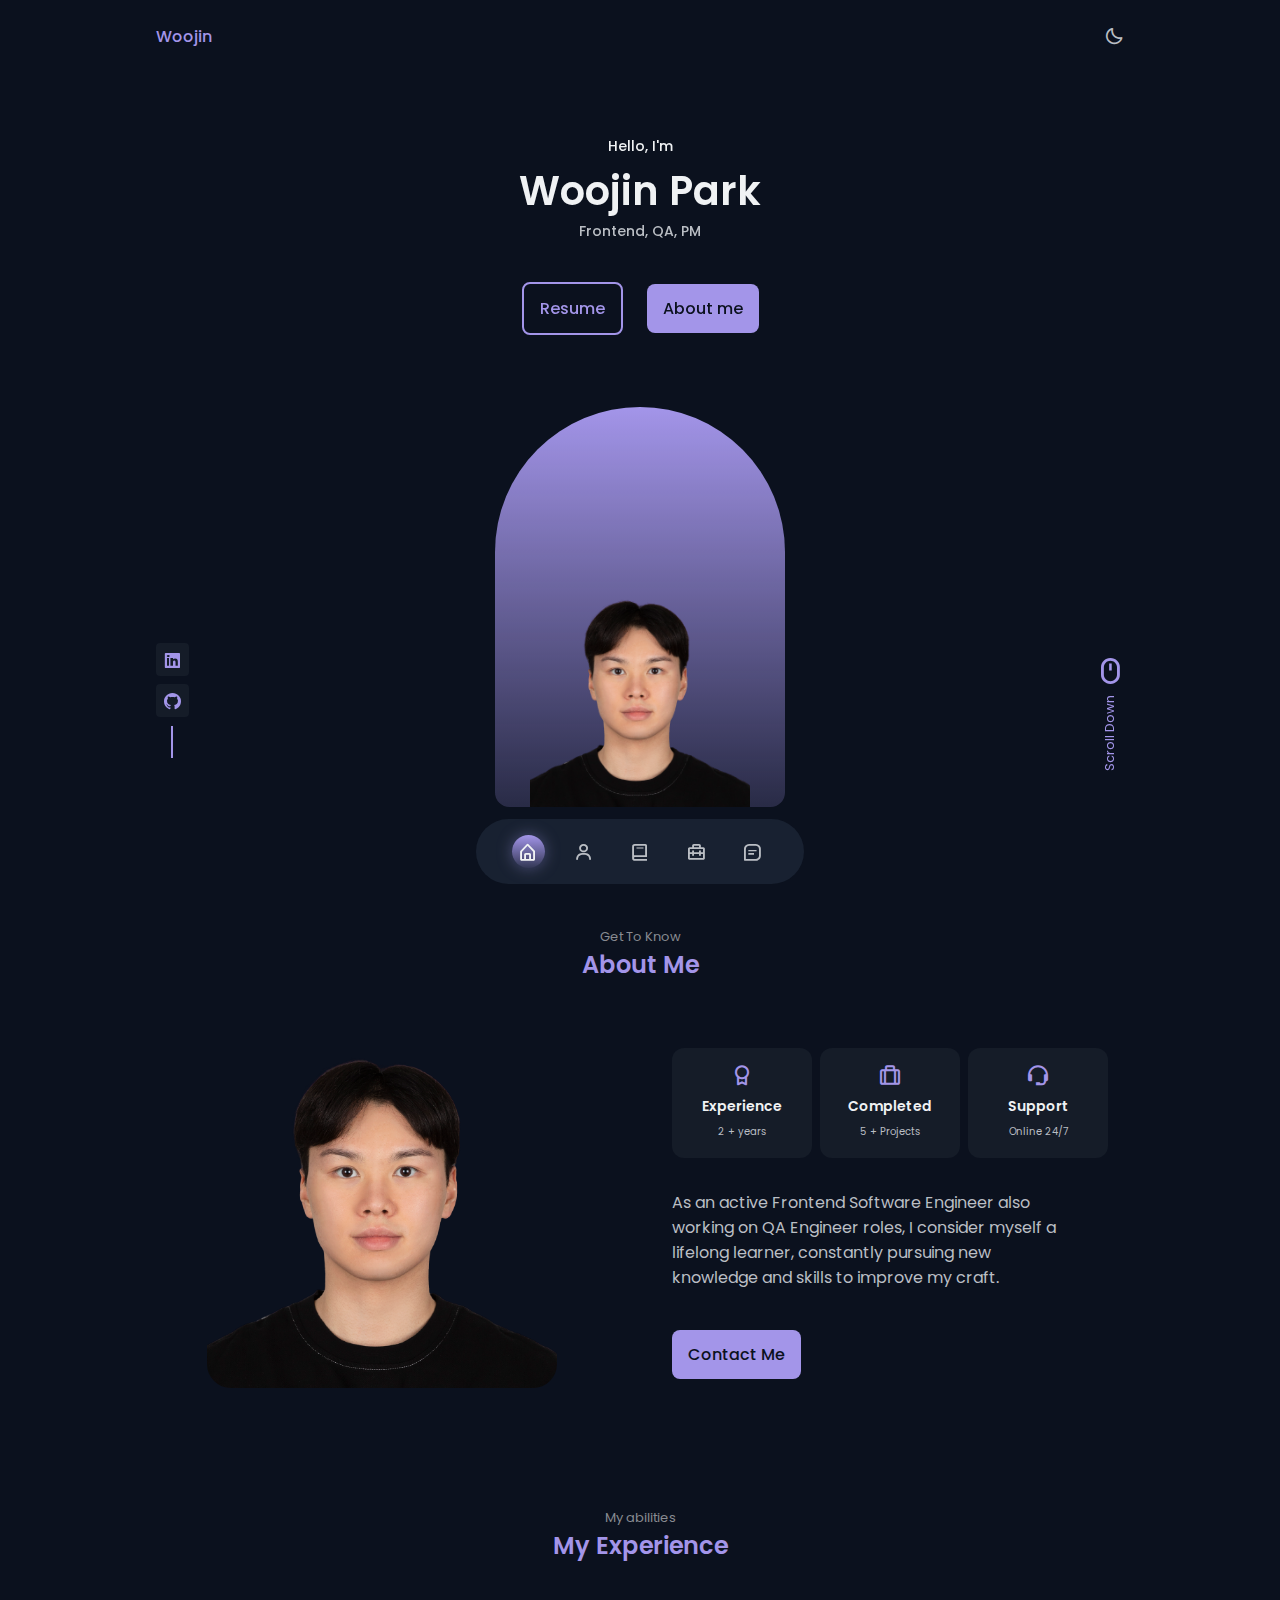
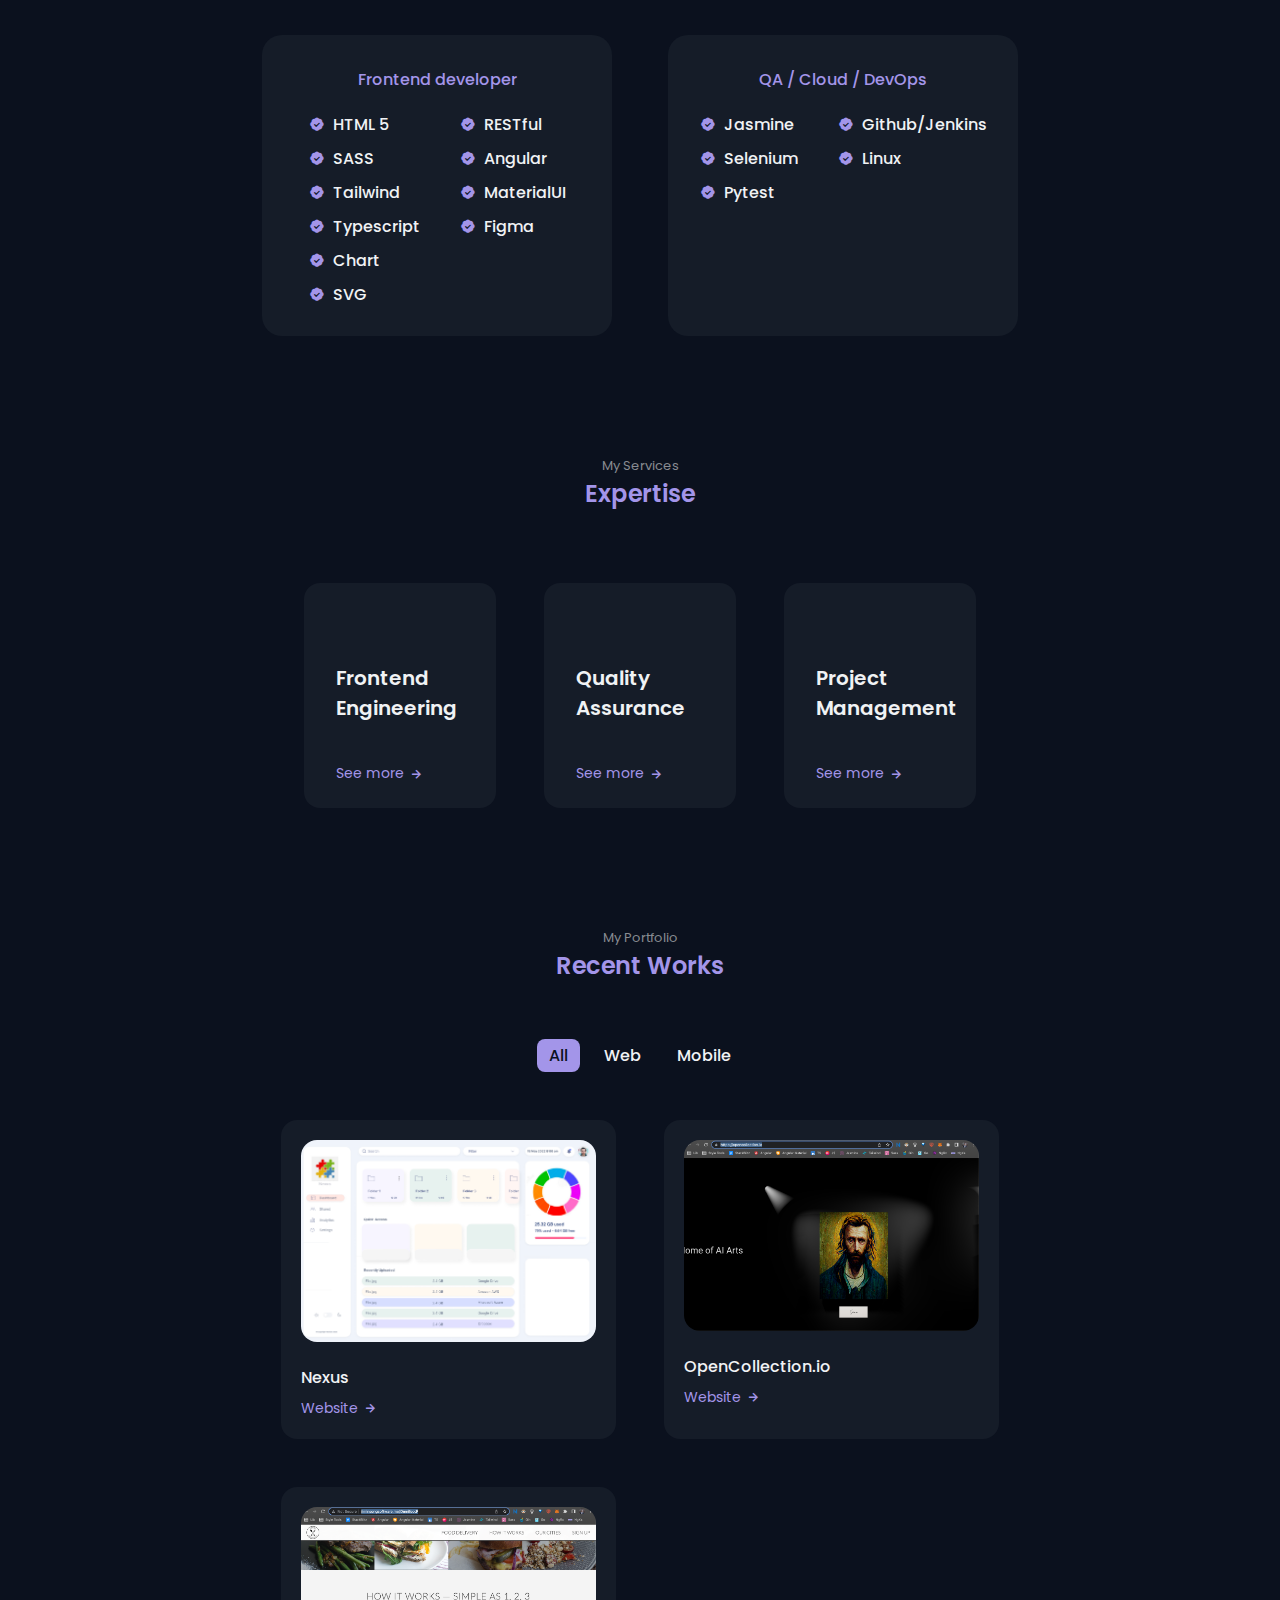
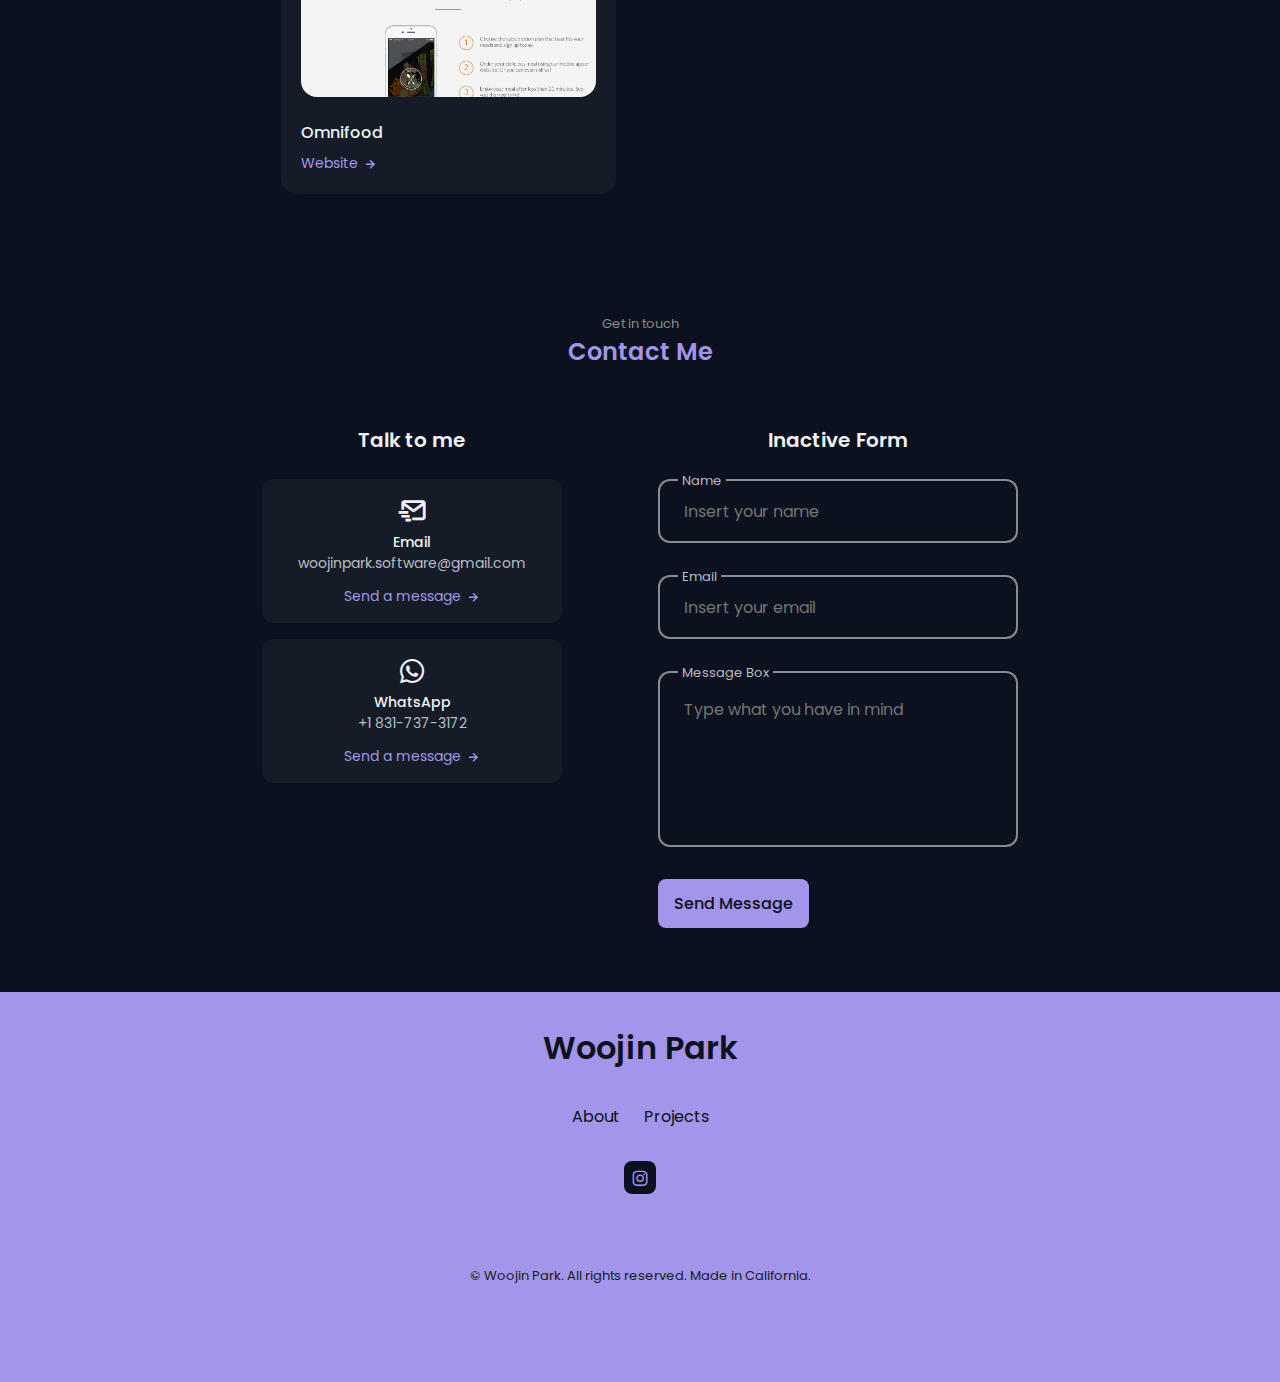
==== index.html @ bf9dd9c0 "first commit" ====
<!DOCTYPE html>
<html lang="en">
<head>
    <meta charset="UTF-8">
    <meta name="viewport" content="width=device-width, initial-scale=1.0">

    <!--=============== FAVICON ===============-->
    <link rel="shortcut icon" href="assets/img/favicon.png" type="image/x-icon">

    <!--=============== BOXICONS ===============-->
    <link href='https://unpkg.com/boxicons@2.1.1/css/boxicons.min.css' rel='stylesheet'>

    <!--=============== SWIPER CSS ===============-->
    <link rel="stylesheet" href="assets/css/swiper-bundle.min.css">

    <!--=============== CSS ===============-->
    <link rel="stylesheet" href="assets/css/styles.css">

    <title> Woojin's Portfolio Website </title>
</head>
<body>
<!--=============== HEADER ===============-->
<header class="header" id="header">
    <nav class="nav container">
        <a href="#" class="nav__logo">Woojin</a>

        <div class="nav__menu">
            <ul class="nav__list">
                <li class="nav__item">
                    <a href="#home" class="nav__link active-link">
                        <i class='bx bx-home-alt nav__icon'></i>
                    </a>
                </li>

                <li class="nav__item">
                    <a href="#about" class="nav__link">
                        <i class='bx bx-user nav__icon'></i>
                    </a>
                </li>

                <li class="nav__item">
                    <a href="#skills" class="nav__link">
                        <i class='bx bx-book nav__icon'></i>
                    </a>
                </li>

                <li class="nav__item">
                    <a href="#work" class="nav__link">
                        <i class='bx bx-briefcase-alt-2 nav__icon'></i>
                    </a>
                </li>

                <li class="nav__item">
                    <a href="#contact" class="nav__link">
                        <i class='bx bx-message-square-detail nav__icon'></i>
                    </a>
                </li>
            </ul>
        </div>

        <!-- Theme change button -->
        <i class='bx bx-moon change-theme' id="theme-button"></i>
    </nav>
</header>

<!--=============== MAIN ===============-->
<main class="main">
    <!--=============== HOME ===============-->
    <section class="home section" id="home">
        <div class="home__container container grid">
            <div class="home__data">
                <span class="home__greeting">Hello, I'm</span>
                <h1 class="home__name">Woojin Park</h1>
                <h3 class="home__education">Frontend, QA, PM</h3>

                <div class="home__buttons">
                    <!-- Insert your CV -->
                    <a href="assets/pdf/WoojinResume.pdf" target="_blank" rel="noopener noreferrer" class="button button--ghost">
                        Resume
                      </a>
                    <a href="#about" class="button">About me</a>
                </div>
            </div>

            <div class="home__handle">
                <img src="assets/img/me.png" alt="" class="home__img">
            </div>

            <div class="home__social">

                <a href="https://www.linkedin.com/in/woojinparksoftware/" class="home__social-link" target="_blank">
                    <i class='bx bxl-linkedin-square'></i>
                </a>

                <a href="https://github.com/WoojinParkSoftware" class="home__social-link" target="_blank">
                    <i class='bx bxl-github'></i>
                </a>

            </div>

            <a href="#about" class="home__scroll">
                <i class='bx bx-mouse home__scroll-icon'></i>
                <span class="home__scroll-name">Scroll Down</span>
            </a>
        </div>
    </section>

    <!--=============== ABOUT ===============-->
    <section class="about section" id="about">
        <span class="section__subtitle">Get To Know</span>
        <h2 class="section__title">About Me</h2>

        <div class="about__container container grid">
            <img src="assets/img/about.jpg" alt="" class="about__img">

            <div class="about__data">
                <div class="about__info">
                    <div class="about__box">
                        <i class='bx bx-award about__icon'></i>
                        <h3 class="about__title">Experience</h3>
                        <span class="about__subtitle">2 + years</span>
                    </div>

                    <div class="about__box">
                        <i class='bx bx-briefcase-alt about__icon'></i>
                        <h3 class="about__title">Completed</h3>
                        <span class="about__subtitle">5 + Projects</span>
                    </div>

                    <div class="about__box">
                        <i class='bx bx-support about__icon'></i>
                        <h3 class="about__title">Support</h3>
                        <span class="about__subtitle">Online 24/7</span>
                    </div>

                </div>

                <p class="about__description">
                    As an active Frontend Software Engineer also working on QA Engineer roles, I consider myself a lifelong learner, constantly pursuing new knowledge and skills to improve my craft.
                </p>

                <a href="#contact" class="button">Contact Me</a>
            </div>
        </div>
    </section>

    <!--=============== SKILLS ===============-->
    <section class="skills section" id="skills">
        <span class="section__subtitle">My abilities</span>
        <h2 class="section__title">My Experience</h2>

        <div class="skills__container container grid">
            <div class="skills__content">
                <h3 class="skills__title">Frontend developer</h3>

                <div class="skills__box">
                    <div class="skills__group">
                        <div class="skills__data">
                            <i class='bx bxs-badge-check'></i>

                            <div>
                                <h3 class="skills__name">HTML 5</h3>
                                
                            </div>
                        </div>

                        <div class="skills__data">
                            <i class='bx bxs-badge-check'></i>

                            <div>
                                <h3 class="skills__name">SASS</h3>
                                
                            </div>
                        </div>
                        <div class="skills__data">
                            <i class='bx bxs-badge-check'></i>

                            <div>
                                <h3 class="skills__name">Tailwind</h3>
                                
                            </div>
                        </div>

                        <div class="skills__data">
                            <i class='bx bxs-badge-check'></i>

                            <div>
                                <h3 class="skills__name">Typescript</h3>
                                
                            </div>
                            
                        </div>
                        <div class="skills__data">
                            <i class='bx bxs-badge-check'></i>

                            <div>
                                <h3 class="skills__name">Chart</h3>
                                
                            </div>
                            
                        </div>
                        <div class="skills__data">
                            <i class='bx bxs-badge-check'></i>

                            <div>
                                <h3 class="skills__name">SVG</h3>
                                
                            </div>
                            
                        </div>
                    </div>

                    <div class="skills__group">
                        <div class="skills__data">
                            <i class='bx bxs-badge-check'></i>

                            <div>
                                <h3 class="skills__name">RESTful</h3>
                                
                            </div>
                        </div>
                                <div class="skills__data">
                            <i class='bx bxs-badge-check'></i>

                            <div>
                                <h3 class="skills__name">Angular</h3>
                                
                            </div>
                        </div>
                        
                        <div class="skills__data">
                            <i class='bx bxs-badge-check'></i>

                            <div>
                                <h3 class="skills__name">MaterialUI</h3>
                                
                            </div>
                        </div>
                        <div class="skills__data">
                            <i class='bx bxs-badge-check'></i>

                            <div>
                                <h3 class="skills__name">Figma</h3>
                                
                            </div>
                        </div>
                    </div>
                </div>
            </div>

            <div class="skills__content">
                <h3 class="skills__title"> QA / Cloud / DevOps</h3>

                <div class="skills__box">
                    <div class="skills__group">
                        <div class="skills__data">
                            <i class='bx bxs-badge-check'></i>

                            <div>
                                <h3 class="skills__name">Jasmine</h3>
                                
                            </div>
                        </div>
                        <div class="skills__data">
                            <i class='bx bxs-badge-check'></i>

                            <div>
                                <h3 class="skills__name">Selenium</h3>
                            </div>
                        </div>
                        <div class="skills__data">
                            <i class='bx bxs-badge-check'></i>

                            <div>
                                <h3 class="skills__name">Pytest</h3>
                            </div>
                        </div>
                    </div>

                    <div class="skills__group">
                        <div class="skills__data">
                            <i class='bx bxs-badge-check'></i>

                            <div>
                                <h3 class="skills__name">Github/Jenkins</h3>
                                
                            </div>
                        </div>

                        
                        <div class="skills__data">
                            <i class='bx bxs-badge-check'></i>

                            <div>
                                <h3 class="skills__name">Linux</h3>
                                
                            </div>
                        </div>
                        
                        
                </div>
            </div>
        </div>
    </section>

    <!--=============== SERVICES ===============-->
    <section class="services section">
        <span class="section__subtitle">My Services</span>
        <h2 class="section__title">Expertise</h2>

        <div class="services__container container grid">
            <div class="services__card">
                <h3 class="services__title">Frontend <br> Engineering</h3>

                <span class="services__button">
                            See more <i class='bx bx-right-arrow-alt services__icon'></i>
                        </span>

                <div class="services__modal">
                    <div class="services__modal-content">
                        <i class='bx bx-x services__modal-close'></i>

                        <h3 class="services__modal-title">Frontend Engineering</h3>
                        <p class="services__modal-description">
                            Specialized in creating engaging and visually appealing websites with expertise in front-end technologies and UI/UX design.
                        </p>

                        <ul class="services__modal-list">
                            <li class="services__modal-item">
                                <i class='bx bx-check services__modal-icon'></i>
                                <p class="services__modal-info">
                                    Proficiency in HTML5, SASS, and Tailwind for creating responsive and modern designs                                </p>
                            </li>

                            <li class="services__modal-item">
                                <i class='bx bx-check services__modal-icon'></i>
                                <p class="services__modal-info">
                                    Experience with TypeScript for writing type-safe and maintainable code
                             </p>
                            </li>

                            <li class="services__modal-item">
                                <i class='bx bx-check services__modal-icon'></i>
                                <p class="services__modal-info">
                                    Knowledge of popular front-end frameworks such as Angular, NgRx, and RxJs for building scalable and efficient applications
                                </p>
                            </li>

                            <li class="services__modal-item">
                                <i class='bx bx-check services__modal-icon'></i>
                                <p class="services__modal-info">
                                    Familiarity with design tools such as Figma for creating mockups, wireframes, and prototypes                                </p>
                            </li>

                        </ul>
                    </div>
                </div>
            </div>

            <div class="services__card">
                <h3 class="services__title">Quality <br> Assurance</h3>

                <span class="services__button">
                            See more <i class='bx bx-right-arrow-alt services__icon'></i>
                        </span>

                <div class="services__modal">
                    <div class="services__modal-content">
                        <i class='bx bx-x services__modal-close'></i>

                        <h3 class="services__modal-title">Quality Assurance</h3>
                        <p class="services__modal-description">
                            Ensuring top-quality work is my priority, and I use a range of testing techniques to identify and resolve issues before they become problems for users.
                        </p>

                        <ul class="services__modal-list">
                            <li class="services__modal-item">
                                <i class='bx bx-check services__modal-icon'></i>
                                <p class="services__modal-info">
                                    Expertise in manual and automated testing methods, including Jest, Jasmine, Pytest, and Testify
                                </p>
                            </li>

                            <li class="services__modal-item">
                                <i class='bx bx-check services__modal-icon'></i>
                                <p class="services__modal-info">
                                    Ability to write test cases and scripts to cover all possible scenarios
                                </p>
                            </li>

                            <li class="services__modal-item">
                                <i class='bx bx-check services__modal-icon'></i>
                                <p class="services__modal-info">
                                    Familiarity with end to end testing tool such as Selenium
                                </p>
                            </li>

                            <li class="services__modal-item">
                                <i class='bx bx-check services__modal-icon'></i>
                                <p class="services__modal-info">
                                    Experience in identifying and resolving issues before they become problems for users
                                </p>
                            </li>

                        </ul>
                    </div>
                </div>
            </div>

            <div class="services__card">
                <h3 class="services__title">Project <br> Management</h3>

                <span class="services__button">
                            See more <i class='bx bx-right-arrow-alt services__icon'></i>
                        </span>

                <div class="services__modal">
                    <div class="services__modal-content">
                        <i class='bx bx-x services__modal-close'></i>

                        <h3 class="services__modal-title">Project Management</h3>
                        <p class="services__modal-description">
                            As an aspiring Project Manager, I am passionate about team collaboration, effective communication, and delivering high-quality projects.
                        </p>

                        <ul class="services__modal-list">
                            <li class="services__modal-item">
                                <i class='bx bx-check services__modal-icon'></i>
                                <p class="services__modal-info">
                                    Project Planning: Experience in creating project plans, setting deadlines, and defining deliverables through academic projects and part-time roles.
                                </p>
                            </li>

                            <li class="services__modal-item">
                                <i class='bx bx-check services__modal-icon'></i>
                                <p class="services__modal-info">
                                    Agile Fundamentals: Familiar with the basics of Agile and Scrum methodologies through coursework and hands-on group projects.
                                </p>
                            </li>

                            <li class="services__modal-item">
                                <i class='bx bx-check services__modal-icon'></i>
                                <p class="services__modal-info">
                                    Communication Skills: Strong written and verbal communication skills, honed through presentations, academic papers, and team discussions.
                                </p>
                            </li>

                            <li class="services__modal-item">
                                <i class='bx bx-check services__modal-icon'></i>
                                <p class="services__modal-info">
                                    Team Collaboration: Proven ability to work well in teams, including experience in leading small groups for academic projects.
                                </p>

                            </li>
                            <li class="services__modal-item">
                                <i class='bx bx-check services__modal-icon'></i>
                                <p class="services__modal-info">
                                    Technical Tools: Experience with project management and collaboration tools such as Jira, Asana, or similar platforms, as well as Microsoft Office Suite.
                                </p>
                            </li>

                        </ul>

                    </div>
                </div>
            </div>
            </div>
        </div>
    </section>

    <!--=============== WORK ===============-->
    <section class="work section" id="work">
        <span class="section__subtitle">My Portfolio</span>
        <h2 class="section__title">Recent Works</h2>

        <div class="work__filters">
            <span class="work__item active-work" data-filter='all'>All</span>
            <span class="work__item" data-filter='.web'>Web</span>
            <span class="work__item" data-filter='.mobile'>Mobile</span>
        </div>
        <!-- Web -->
        <div class="work__container container grid">
            <div class="work__card mix web">
                <img src="assets/img/work1.jpg" alt="" class="work__img">

                <h3 class="work__title">Nexus</h3>

                <a href="https://nexus-dashboard.software/" class="work__button" target="_blank">
                    Website <i class='bx bx-right-arrow-alt work__icon'></i>
                </a>
            </div>

            <div class="work__card mix web">
                <img src="assets/img/opencollection.png" alt="" class="work__img">

                <h3 class="work__title">OpenCollection.io</h3>

                <a href="https://opencollection.io/" class="work__button" target="_blank">
                    Website <i class='bx bx-right-arrow-alt work__icon'></i>
                </a>
            </div>

            <div class="work__card mix web">
                <img src="assets/img/omnifood.png" alt="" class="work__img">

                <h3 class="work__title">Omnifood</h3>

                <a href="http://jiminsongsoftware.me/Omnifood/" class="work__button" target="_blank">
                    Website <i class='bx bx-right-arrow-alt work__icon'></i>
                </a>
            </div>
    </section>

    <!--=============== CONTACT ===============-->
    <section class="contact section" id="contact">
        <span class="section__subtitle">Get in touch</span>
        <h2 class="section__title">Contact Me</h2>

        <div class="contact__container container grid">
            <div class="contact__content">
                <h3 class="contact__title">Talk to me</h3>
                <div class="contact__info">

                    <div class="contact__card">
                        <i class='bx bx-mail-send contact__card-icon'></i>
                        <h3 class="contact__card-title">Email</h3>
                        <span class="contact__card-data">woojinpark.software@gmail.com</span>

                        <!-- Insert your original email -->
                        <a href="mailto:woojinpark.software@gmail.com" class="contact__button">
                            Send a message <i class='bx bx-right-arrow-alt contact__button-icon'></i>
                        </a>
                    </div>

                    <div class="contact__card">
                        <i class='bx bxl-whatsapp contact__card-icon'></i>
                        <h3 class="contact__card-title">WhatsApp</h3>
                        <span class="contact__card-data">+1 831-737-3172</span>

                        <a href="https://api.whatsapp.com/send?phone=+18317373172"
                           class="contact__button" target="_blank">
                            Send a message <i class='bx bx-right-arrow-alt contact__button-icon'></i>
                        </a>
                    </div>

                </div>
            </div>

            <div class="contact__content">
                <h3 class="contact__title">Inactive Form</h3>

                <form action="" class="contact__form">
                    <div class="contact__form-div">
                        <label class="contact__form-tag">Name</label>
                        <input type="text" placeholder="Insert your name" class="contact__form-input">
                    </div>

                    <div class="contact__form-div">
                        <label class="contact__form-tag">Email</label>
                        <input type="email" placeholder="Insert your email" class="contact__form-input">
                    </div>

                    <div class="contact__form-div contact__form-area">
                        <label class="contact__form-tag">Message Box</label>
                        <textarea name="" id="" cols="30" rows="10" placeholder="Type what you have in mind"
                                  class="contact__form-input"></textarea>
                    </div>

                    <button class="button">Send Message</button>
                </form>
            </div>


        </div>
    </section>
</main>

<!--=============== FOOTER ===============-->
<footer class="footer">
    <div class="footer__container container">
        <h1 class="footer__title">Woojin Park</h1>

        <ul class="footer__list">
            <li>
                <a href="#about" class="footer__link">About</a>
            </li>
            <li>
                <a href="#work" class="footer__link">Projects</a>
            </li>
        </ul>

        <ul class="footer__social">

            <a href="https://www.instagram.com/woojeanss/" class="footer__social-link" target="_blank">
                <i class='bx bxl-instagram'></i>
            </a>

        </ul>

        <span class="footer__copy">
            &#169; Woojin Park. All rights reserved. Made in California.
        </span>
    </div>
</footer>

<script src="assets/js/scrollreveal.min.js"></script>
<script src="assets/js/swiper-bundle.min.js"></script>
<script src="assets/js/mixitup.min.js"></script>
<script src="assets/js/main.js"></script>

</body>
</html>
---- assets/css/styles.css ----
/*=============== GOOGLE FONTS ===============*/
@import url("https://fonts.googleapis.com/css2?family=Poppins:wght@400;500;600&display=swap");

/*=============== VARIABLES CSS ===============*/
:root {
  --header-height: 3.5rem;

  /*========== Colors ==========*/
  /*Color mode HSL(hue, saturation, lightness)*/
  /*
        Purple: hsl(250, 66%, 75%)
        Blue: hsl(207, 90%, 72%)
        Pink: hsl(356, 66%, 75%)
        Teal: hsl(174, 63%, 62%)
  */
  --first-hue: 250;
  --sat: 66%;
  --lig: 75%;
  --second-hue: 219;

  --first-color: hsl(var(--first-hue), var(--sat), var(--lig));
  --first-color-alt: hsl(var(--first-hue), var(--sat), 71%); /* -4% */
  --title-color: hsl(var(--second-hue), 15%, 95%);
  --text-color: hsl(var(--second-hue), 8%, 75%);
  --text-color-light: hsl(var(--second-hue), 4%, 55%);
  --body-color: hsl(var(--second-hue), 48%, 8%);
  --container-color: hsl(var(--second-hue), 32%, 12%);

  /*========== Font and typography ==========*/
  /*.5rem = 8px | 1rem = 16px ...*/
  --body-font: 'Poppins', sans-serif;
  --biggest-font-size: 1.75rem;
  --h1-font-size: 1.5rem;
  --h2-font-size: 1.25rem;
  --h3-font-size: 1rem;
  --normal-font-size: .938rem;
  --small-font-size: .813rem;
  --smaller-font-size: .75rem;
  --tiny-font-size: .625rem;

  /*========== Font weight ==========*/
  --font-medium: 500;
  --font-semibold: 600;

  /*========== z index ==========*/
  --z-tooltip: 10;
  --z-fixed: 100;
  --z-modal: 1000;
}

/* Responsive typography */
@media screen and (min-width: 968px) {
  :root {
    --biggest-font-size: 2.5rem;
    --h1-font-size: 2.25rem;
    --h2-font-size: 1.5rem;
    --h3-font-size: 1.25rem;
    --normal-font-size: 1rem;
    --small-font-size: .875rem;
    --smaller-font-size: .813rem;
  }
}

/*=============== BASE ===============*/
* {
  box-sizing: border-box;
  padding: 0;
  margin: 0;
}

html {
  scroll-behavior: smooth;
}

body,
button,
input,
textarea {
  font-family: var(--body-font);
  font-size: var(--normal-font-size);
}

body {
  background-color: var(--body-color);
  color: var(--text-color);
  transition: .4s; /* for light mode animation */
}

h1, h2, h3 {
  color: var(--title-color);
  font-weight: var(--font-semibold);
}

ul {
  list-style: none;
}

a {
  text-decoration: none;
}

button {
  cursor: pointer;
  border: none;
  outline: none;
}

img {
  max-width: 100%;
  height: auto;
}

/*=============== THEME ===============*/
.change-theme {
  font-size: 1.25rem;
  cursor: pointer;
  transition: .3s;
}

.change-theme:hover {
  color: var(--first-color);
}

/*========== Variables Light theme ==========*/
body.light-theme {
  --title-color: hsl(var(--second-hue), 15%, 15%);
  --text-color: hsl(var(--second-hue), 8%, 35%);
  --body-color: hsl(var(--second-hue), 100%, 99%);
  --container-color: #fff;
}

/*========== 
    Color changes in some parts of 
    the website, in light theme
==========*/
.light-theme .scroll-header {
  box-shadow: 0 2px 4px hsla(0, 0%, 1%, .1);
}

.light-theme .nav__menu {
  background-color: hsla(var(--second-hue), 32%, 90%, .8);
}

.light-theme .section__subtitle {
  color: var(--text-color);
}

.light-theme .home__social-link {
  box-shadow: 0 2px 8px hsla(var(--second-hue), 48%, 8%, .1);
}

.light-theme .home__social::after,
.light-theme .footer__social-link {
  background-color: var(--title-color);
}

.light-theme .home__social-link,
.light-theme .home__scroll,
.light-theme .button,
.light-theme .button:hover,
.light-theme .active-work,
.light-theme .footer__title,
.light-theme .footer__link,
.light-theme .footer__copy{
  color: var(--title-color);
}

.light-theme .about__box {
  box-shadow: 0 2px 8px hsla(var(--second-hue), 48%, 8%, .1);
}

.light-theme .skills__content,
.light-theme .services__card,
.light-theme .work__card,
.light-theme .testimonial__card,
.light-theme .contact__card {
  box-shadow: 0 2px 16px hsla(var(--second-hue), 48%, 8%, .1);
}

.light-theme::-webkit-scrollbar {
  background-color: hsl(var(--second-hue), 8%, 66%);
}

.light-theme::-webkit-scrollbar-thumb {
  background-color: hsl(var(--second-hue), 8%, 54%);
}

.light-theme::-webkit-scrollbar-thumb:hover {
  background-color: hsl(var(--second-hue), 8%, 44%);
}

/*=============== REUSABLE CSS CLASSES ===============*/
.container {
  max-width: 968px;
  margin-left: 1rem;
  margin-right: 1rem;
}

.grid {
  display: grid;
  gap: 1.25rem;
}

.main {
  overflow: hidden;
}

.section {
  padding: 4.5rem 0 1rem;
}

.section__title, 
.section__subtitle {
  text-align: center;
}

.section__title {
  font-size: var(--h2-font-size);
  color: var(--first-color);
  margin-bottom: 2rem;
}

.section__subtitle {
  display: block;
  font-size: var(--smaller-font-size);
  color: var(--text-color-light);
}

/*=============== HEADER & NAV===============*/
.header {
  position: fixed;
  top: 0;
  left: 0;
  width: 100%;
  background-color: var(--body-color);
  z-index: var(--z-fixed);
  transition: .4s; /* for light mode animation */
}

.nav {
  height: var(--header-height);
  display: flex;
  justify-content: space-between;
  align-items: center;
}

.nav__logo {
  color: var(--first-color);
  font-weight: var(--font-medium);
  transition: .4s;
}

.nav__logo:hover {
  color: var(--first-color-alt);
}

.nav__menu {
  position: fixed;
  bottom: 1rem;
  background-color: hsla(var(--second-hue), 32%, 16%, .8);
  width: 90%;
  border-radius: 4rem;
  padding: 1rem 2.25rem;
  backdrop-filter: blur(10px);
  transition: .4s; /* for light mode animation */
}

.nav__list {
  display: flex;
  justify-content: space-between;
  align-items: center;
}

.nav__link {
  color: var(--text-color);
  font-size: 1.25rem;
  padding: .4rem;
  display: flex;
  border-radius: 5rem;
}

/* Active link */
.active-link {
  background: linear-gradient(180deg, 
              hsla(var(--first-hue), var(--sat), var(--lig), 1), 
              hsla(var(--first-hue), var(--sat), var(--lig), .2)
            );
  box-shadow: 0 0 16px hsla(var(--first-hue), var(--sat), var(--lig), .4);
  color: var(--title-color);
}

/* Change background header */
.scroll-header {
  box-shadow: 0 4px 4px hsla(0, 0%, 4%, .3);
}

/*=============== HOME ===============*/
.home__container {
  position: relative;
  row-gap: 4.5rem;
  padding-top: 2rem;
}

.home__data {
  text-align: center;
}

.home__greeting, 
.home__education {
  font-size: var(--small-font-size);
  font-weight: var(--font-medium);
}

.home__greeting {
  display: block;
  color: var(--title-color);
  margin-bottom: .25rem;
}

.home__education {
  color: var(--text-color);
  margin-bottom: 2.5rem;
}

.home__name {
  font-size: var(--biggest-font-size);
}

.home__img {
  width: 160px;
}

.home__handle {
  justify-self: center;
  width: 190px;
  height: 293px;
  background: linear-gradient(180deg, 
              hsla(var(--first-hue), var(--sat), var(--lig), 1), 
              hsla(var(--first-hue), var(--sat), var(--lig), .2)
            );
  border-radius: 10rem 10rem 1rem 1rem;
  display: flex;
  align-items: flex-end;
  justify-content: center;
  overflow: hidden;
}

.home__buttons {
  display: flex;
  justify-content: center;
  align-items: center;
  gap: 1.5rem;
}

.home__social, 
.home__scroll {
  position: absolute;
}

.home__social {
  bottom: 5rem;
  left: 0;
  display: grid;
  row-gap: .5rem;
}

.home__social-link {
  width: max-content;
  background-color: var(--container-color);
  color: var(--first-color);
  padding: .25rem;
  border-radius: .25rem;
  display: flex;
  font-size: 1rem;
  transition: .4s;
}

.home__social-link:hover {
  background-color: var(--first-color);
  color: #fff;
}

.home__social::after {
  content: '';
  width: 32px;
  height: 2px;
  background-color: var(--first-color);
  transform: rotate(90deg) translate(16px, 3px);
}

.home__scroll {
  color: var(--first-color);
  right: -1.5rem;
  bottom: 4rem;
  display: grid;
  row-gap: 2.25rem;
  justify-items: center;
}

.home__scroll-icon {
  font-size: 1.25rem;
}

.home__scroll-name {
  font-size: var(--smaller-font-size);
  transform: rotate(-90deg);
}

/*=============== BUTTONS ===============*/
.button {
  display: inline-block;
  background-color: var(--first-color);
  color: var(--body-color);
  padding: .75rem 1rem;
  border-radius: .5rem;
  font-weight: var(--font-medium);
  transition: .4s;
}

.button:hover {
  background-color: var(--first-color-alt);
  color: var(--body-color);
}

.button--ghost {
  background-color: transparent;
  border: 2px solid var(--first-color);
  color: var(--first-color);
}

/*=============== ABOUT ===============*/
.about__container {
  row-gap: 2.5rem;
}

.about__img {
  width: 220px;
  border-radius: 1.5rem;
  justify-self: center;
}

.about__data {
  text-align: center;
}

.about__info {
  display: grid;
  grid-template-columns: repeat(3, 1fr);
  gap: .5rem;
  margin-bottom: 2rem;
}

.about__box {
  background-color: var(--container-color);
  border-radius: .75rem;
  padding: .75rem .5rem;
}

.about__icon {
  font-size: 1.5rem;
  color: var(--first-color);
  margin-bottom: .5rem;
}

.about__title {
  font-size: var(--small-font-size);
}

.about__subtitle {
  font-size: var(--tiny-font-size);
}

.about__description {
  margin-bottom: 2rem;
}

/*=============== SKILLS ===============*/
.skills__container {
  row-gap: 2rem;
  padding-top: 1rem;
}

.skills__content {
  background-color: var(--container-color);
  padding: 1.5rem;
  border-radius: 1.25rem;
}

.skills__title {
  font-size: var(--normal-font-size);
  font-weight: var(--font-medium);
  color: var(--first-color);
  text-align: center;
  margin-bottom: 1.5rem;
}

.skills__box {
  display: flex;
  justify-content: center;
  column-gap: 2.5rem;
}

.skills__group {
  display: grid;
  align-content: flex-start;
  row-gap: 1rem;
}

.skills__data {
  display: flex;
  column-gap: .5rem;
}

.skills .bxs-badge-check {
  font-size: 1rem;
  color: var(--first-color);
}

.skills__name {
  font-size: var(--normal-font-size);
  font-weight: var(--font-medium);
  line-height: 18px;
}

.skills__level {
  font-size: var(--tiny-font-size);
}

/*=============== SERVICES ===============*/
.services__container {
  grid-template-columns: repeat(2, 1fr);
  gap: 1.5rem;
  padding-top: 1rem;
}

.services__card {
  background-color: var(--container-color);
  padding: 3rem 1.5rem 1.5rem;
  border-radius: 1rem;
}

.services__title {
  font-size: var(--h3-font-size);
  margin-bottom: 2.5rem;
}

.services__button {
  color: var(--first-color);
  font-size: var(--small-font-size);
  display: flex;
  align-items: center;
  column-gap: .25rem;
  cursor: pointer;
}

.services__button:hover .services__icon {
  transform: translateX(.25rem);
}

.services__icon {
  font-size: 1rem;
  transition: .4s;
}

.services__modal {
  position: fixed;
  inset: 0;
  background-color: hsla(var(--second-hue), 28%, 16%, 0.7);
  padding: 2rem 1rem;
  display: grid;
  place-items: center;
  visibility: hidden;
  opacity: 0;
  transition: .4s;
  z-index: var(--z-modal);
}

.services__modal-content {
  position: relative;
  background-color: var(--body-color);
  padding: 4.5rem 1.5rem 2.5rem;
  border-radius: 1.5rem;
}

.services__modal-title, 
.services__modal-description {
  text-align: center;
}

.services__modal-title {
  font-size: var(--h3-font-size);
  color: var(--first-color);
  margin-bottom: 1rem;
}

.services__modal-description {
  font-size: var(--small-font-size);
  margin-bottom: 2rem;
}

.services__modal-list {
  display: grid;
  row-gap: .75rem;
}

.services__modal-item {
  display: flex;
  align-items: flex-start;
  column-gap: .5rem;
}

.services__modal-icon {
  font-size: 1.5rem;
  color: var(--first-color);
}

.services__modal-info {
  font-size: var(--small-font-size);
}

.services__modal-close {
  position: absolute;
  top: 1.5rem;
  right: 1.5rem;
  font-size: 1.5rem;
  color: var(--title-color);
  cursor: pointer;
}

/*Active modal*/
.active-modal {
  opacity: 1;
  visibility: visible;
}

/*=============== WORK ===============*/
.work__container {
  padding-top: 1rem;
}

.work__filters {
  display: flex;
  justify-content: center;
  align-items: center;
  column-gap: .75rem;
  margin-bottom: 2rem;
}

.work__item {
  cursor: pointer;
  color: var(--title-color);
  padding: .25rem .75rem;
  font-weight: var(--font-medium);
  border-radius: .5rem;
}

.work__card {
  background-color: var(--container-color);
  padding: 1rem;
  border-radius: 1rem;
}

.work__img {
  border-radius: 1rem;
  margin-bottom: .75rem;
}

.work__title {
  font-size: var(--normal-font-size);
  font-weight: var(--font-medium);
  margin-bottom: .25rem;
}

.work__button {
  width: max-content;
  color: var(--first-color);
  font-size: var(--small-font-size);
  display: flex;
  align-items: center;
  column-gap: .25rem;
}

.work__button:hover .work__icon {
  transform: translateX(.25rem);
}

.work__icon {
  font-size: 1rem;
  transition: .4s;
}

/* Active item work*/
.active-work {
  background-color: var(--first-color);
  color: var(--body-color);
}

/*=============== TESTIMONIAL ===============*/
.testimonial__card {
  background-color: var(--container-color);
  padding: 1.25rem 1.5rem;
  border-radius: 1.5rem;
  margin-bottom: 3rem;
}

.testimonial__img {
  width: 60px;
  border-radius: 3rem;
  margin-bottom: 1rem;
}

.testimonial__name {
  font-size: var(--normal-font-size);
  font-weight: var(--font-medium);
  margin-bottom: .25rem;
}

.testimonial__description {
  font-size: var(--small-font-size);
}

/* Swiper class */
.swiper-pagination-bullet {
  background-color: var(--text-color-light);
}

.swiper-pagination-bullet-active {
  background-color: var(--first-color);
}

/*=============== CONTACT ===============*/
.contact__container {
  row-gap: 3rem;
  padding-bottom: 3rem;
}

.contact__title {
  text-align: center;
  font-size: var(--h3-font-size);
  margin-bottom: 1.5rem;
}

.contact__info {
  display: grid;
  gap: 1rem;
}

.contact__card {
  background-color: var(--container-color);
  padding: 1rem;
  border-radius: .75rem;
  text-align: center;
}

.contact__card-icon {
  font-size: 2rem;
  color: var(--title-color);
  margin-bottom: .25rem;
}

.contact__card-title, 
.contact__card-data {
  font-size: var(--small-font-size);
}

.contact__card-title {
  font-weight: var(--font-medium);
}

.contact__card-data {
  display: block;
  margin-bottom: .75rem;
}

.contact__button {
  color: var(--first-color);
  font-size: var(--small-font-size);
  display: flex;
  align-items: center;
  justify-content: center;
  column-gap: .25rem;
}

.contact__button:hover .contact__button-icon {
  transform: translateX(.25rem);
}

.contact__button-icon {
  font-size: 1rem;
  transition: .4s;
}

.contact__form-div {
  position: relative;
  margin-bottom: 2rem;
  height: 4rem;
}

.contact__form-input {
  position: absolute;
  top: 0;
  left: 0;
  width: 100%;
  height: 100%;
  border: 2px solid var(--text-color-light);
  background: none;
  color: var(--text-color);
  outline: none;
  padding: 1.5rem;
  border-radius: .75rem;
  z-index: 1;
}

.contact__form-tag {
  position: absolute;
  top: -.75rem;
  left: 1.25rem;
  font-size: var(--smaller-font-size);
  padding: .25rem;
  background-color: var(--body-color);
  z-index: 10;
}

.contact__form-area {
  height: 11rem;
}

.contact__form-area textarea {
  resize: none;
}

/*=============== FOOTER ===============*/
.footer {
  background-color: var(--first-color);
}

.footer__container {
  padding: 2rem 0 6rem;
}

.footer__title, 
.footer__link {
  color: var(--body-color);
}

.footer__title {
  text-align: center;
  margin-bottom: 2rem;
}

.footer__list {
  display: flex;
  justify-content: center;
  column-gap: 1.5rem;
  margin-bottom: 2rem;
}

.footer__social {
  display: flex;
  justify-content: center;
  column-gap: 1.25rem;
}

.footer__social-link {
  background-color: var(--body-color);
  color: var(--first-color);
  padding: .25rem;
  border-radius: .25rem;
  font-size: 1rem;
  display: inline-flex;
}

.footer__copy {
  display: block;
  margin-top: 4.5rem;
  color: var(--container-color);
  text-align: center;
  font-size: var(--smaller-font-size);
}

/*=============== SCROLL BAR ===============*/
::-webkit-scrollbar {
  width: .6rem;
  border-radius: .5rem;
  background-color: hsl(var(--second-hue), 8%, 38%);
}

::-webkit-scrollbar-thumb {
  background-color: hsl(var(--second-hue), 8%, 26%);
  border-radius: .5rem;
}

::-webkit-scrollbar-thumb:hover {
  background-color: hsl(var(--second-hue), 8%, 20%);
}

/*=============== BREAKPOINTS ===============*/
/* For small devices */
@media screen and (max-width: 320px) {
  .nav__menu {
    padding: 1rem 1.5rem;
  }

  .home__buttons {
    flex-direction: column;
  }
  .home__handle {
    width: 150px;
    height: 253px;
  }
  .home__img {
    width: 130px;
  }

  .about__info {
    grid-template-columns: repeat(2, 1fr);
  }

  .skills__box {
    column-gap: 1rem;
  }
  .skills__name {
    font-size: var(--small-font-size);
  }

  .services__container {
    grid-template-columns: 145px;
    justify-content: center;
  }

  .work__item {
    font-size: var(--small-font-size);
  }
  .work__filters {
    column-gap: .25rem;
  }
}

/* For medium devices */
@media screen and (min-width: 576px) {
  .nav__menu {
    width: 328px;
    left: 0;
    right: 0;
    margin: 0 auto;
  }

  .about__info {
    grid-template-columns: repeat(3, 140px);
    justify-content: center;
  }
  .about__description {
    padding: 0 5rem;
  }

  .skills__container {
    justify-content: center;
  }
  .skills__content {
    padding: 2rem 4rem;
  }

  .services__container {
    grid-template-columns: repeat(2, 160px);
    justify-content: center;
  }
  .services__modal-content {
    width: 500px;
    padding: 4.5rem 2.5rem 2.5rem;
  }
  .services__modal-description {
    padding: 0 3.5rem;
  }

  .work__container {
    justify-content: center;
  }
  .work__img {
    width: 295px;
  }

  .contact__info {
    grid-template-columns: 300px;
    justify-content: center;
  }
  .contact__form {
    width: 360px;
    margin: 0 auto;
  }
}

@media screen and (min-width: 767px) {
  .work__container {
    grid-template-columns: repeat(2, max-content);
  }

  .contact__container {
    grid-template-columns: repeat(2, max-content);
    justify-content: center;
    column-gap: 3rem;
  }
}

/* For large devices */
@media screen and (min-width: 992px) {
  .container {
    margin-left: auto;
    margin-right: auto;
  }

  .section {
    padding: 6.5rem  0 1rem;
  }
  .section__title {
    margin-bottom: 3.5rem;
  }

  .nav {
    height: calc(var(--header-height) + 1rem);
  }

  .home__handle {
    width: 290px;
    height: 400px;
  }
  .home__img {
    width: 220px;
  }
  .home__social-link {
    padding: .4rem;
    font-size: 1.25rem;
  }
  .home__social::after {
    transform: rotate(90deg) translate(16px, 0);
  }
  .home__scroll-icon {
    font-size: 2rem;
  }

  .about__container {
    grid-template-columns: repeat(2, 1fr);
    align-items: center;
    column-gap: 4rem;
  }
  .about__img {
    width: 350px;
  }
  .about__data {
    text-align: initial;
  }
  .about__info {
    justify-content: initial;
  }
  .about__box {
    text-align: center;
    padding: 1rem 1.25rem;
  }
  .about__description {
    padding: 0 4rem 0 0;
    margin-bottom: 2.5rem;
  }

  .skills__container {
    grid-template-columns: repeat(2, 350px);
    column-gap: 3.5rem;
  }

  .services__container {
    grid-template-columns: repeat(3, 192px);
    column-gap: 3rem;
  }
  .services__card {
    padding: 5rem 2rem 1.5rem;
  }

  .work__container {
    gap: 3rem;
  }
  .work__card {
    padding: 1.25rem;
  }
  .work__img {
    margin-bottom: 1rem;
  }
  .work__title {
    margin-bottom: .5rem;
  }

  .testimonial__container {
    width: 750px;
  }
  .testimonial__card {
    padding: 1.5rem 2rem;
  }

  .contact__container {
    column-gap: 6rem;
  }

  .footer__social-link {
    font-size: 1.25rem;
    padding: .4rem;
    border-radius: .5rem;
  }
}
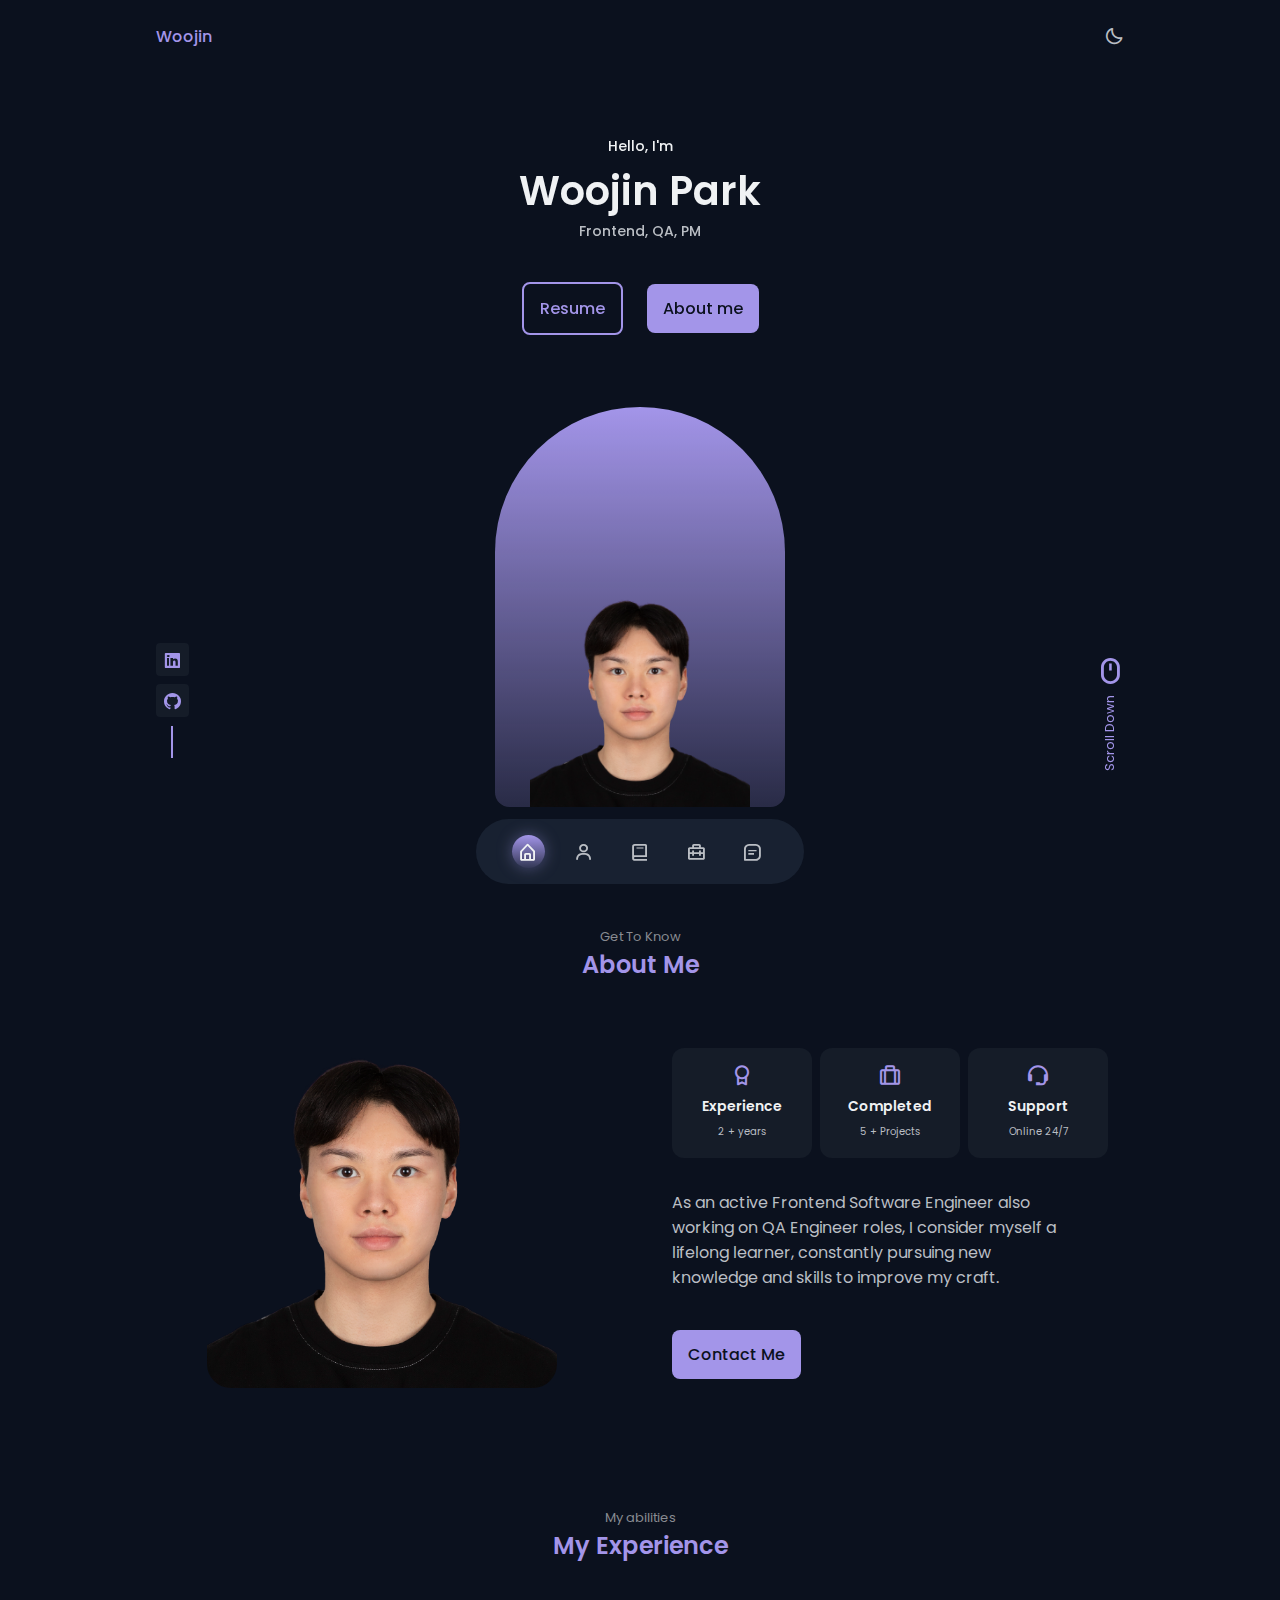
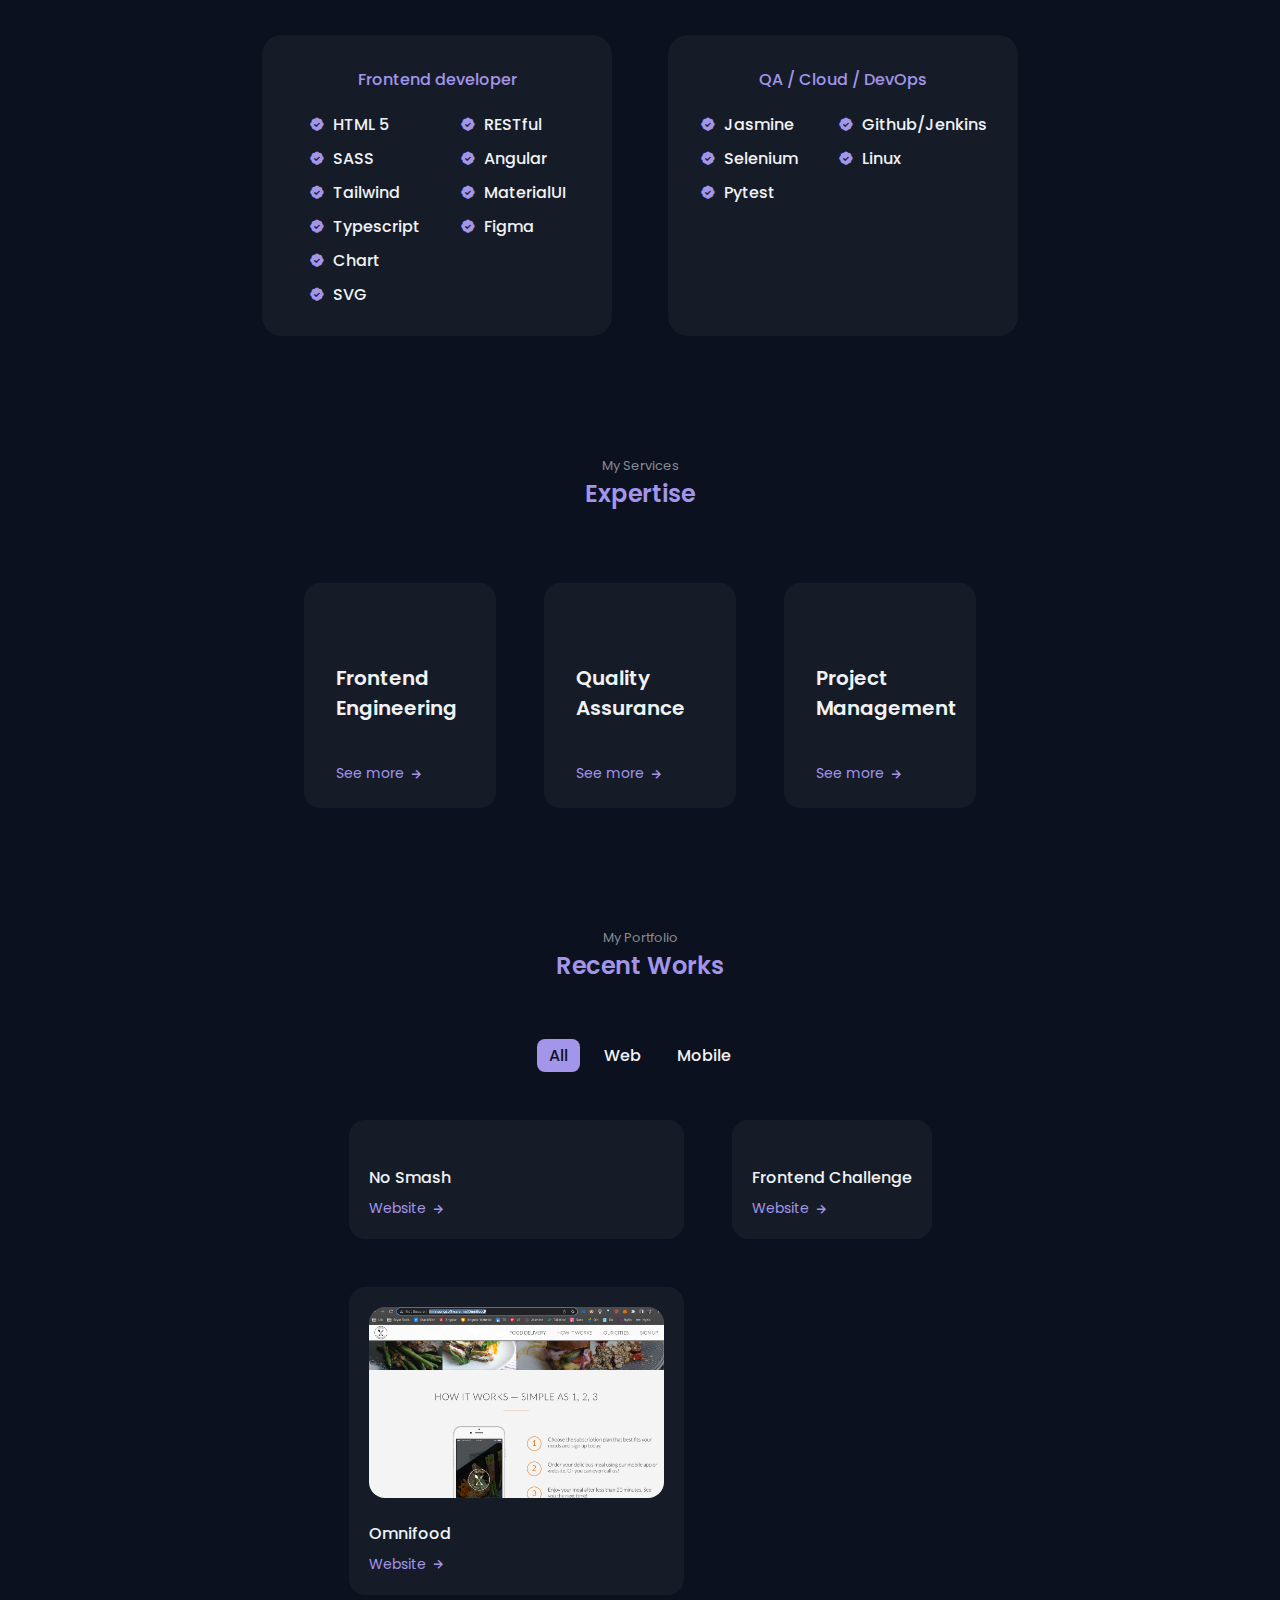
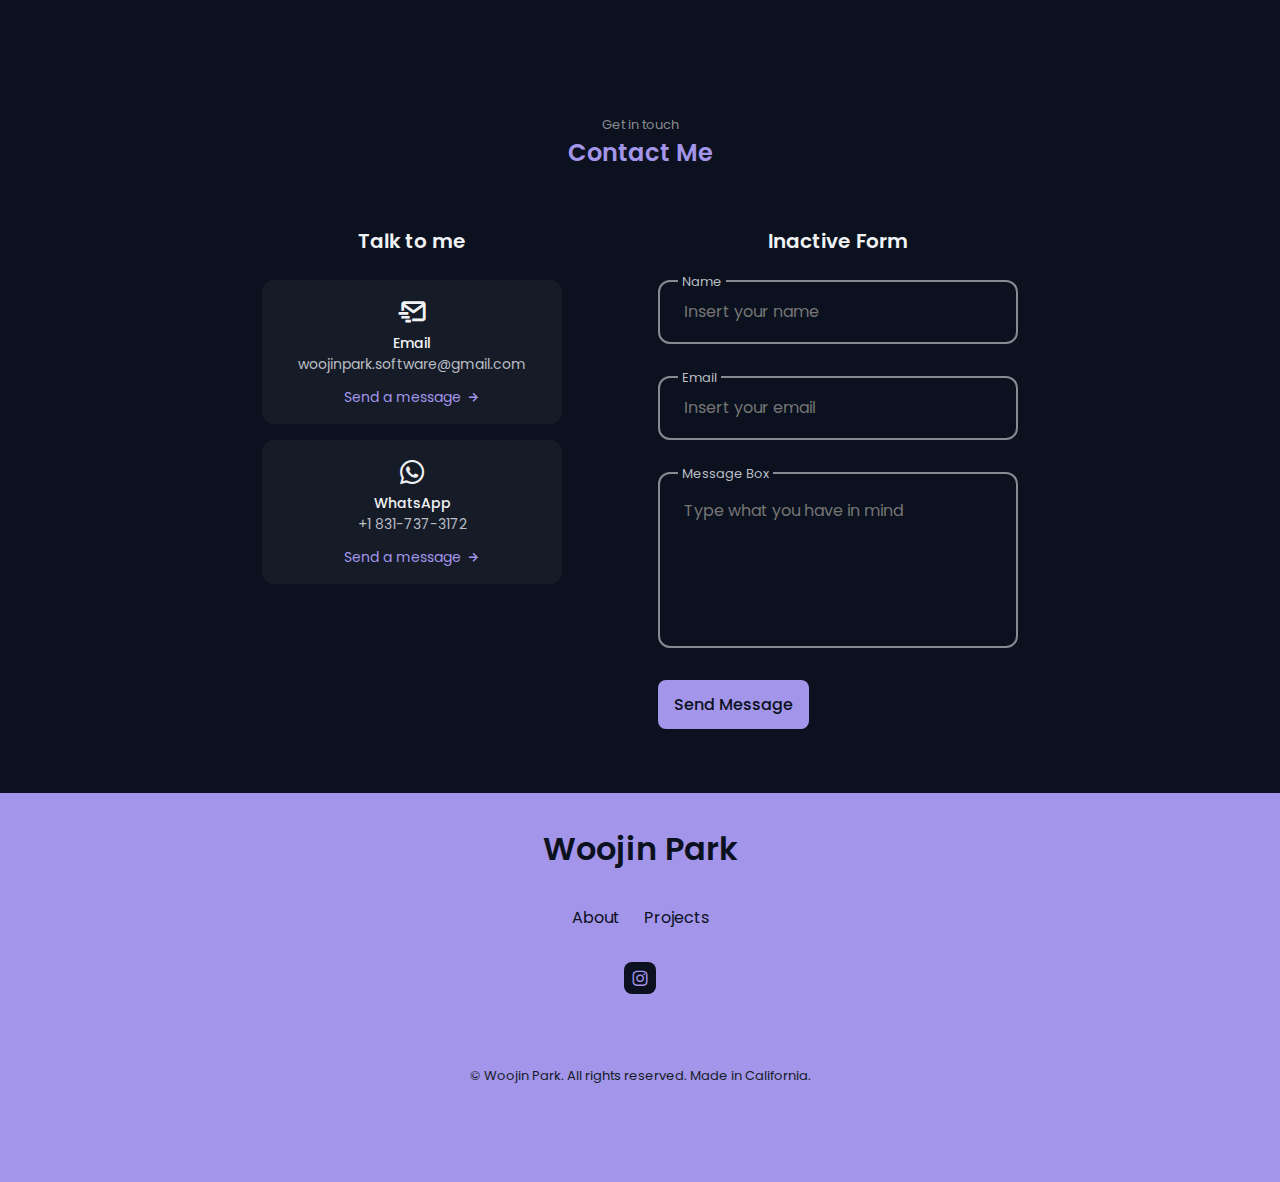
==== commit 4016c8a6: ":bug: resume bug fixes" ====
--- a/index.html
+++ b/index.html
@@ -75,7 +75,7 @@
 
                 <div class="home__buttons">
                     <!-- Insert your CV -->
-                    <a href="assets/pdf/WoojinResume.pdf" target="_blank" rel="noopener noreferrer" class="button button--ghost">
+                    <a href="assets/pdf/woojinpark_resume2024.pdf" target="_blank" rel="noopener noreferrer" class="button button--ghost">
                         Resume
                       </a>
                     <a href="#about" class="button">About me</a>
@@ -481,21 +481,21 @@
         <!-- Web -->
         <div class="work__container container grid">
             <div class="work__card mix web">
-                <img src="assets/img/work1.jpg" alt="" class="work__img">
-
-                <h3 class="work__title">Nexus</h3>
-
-                <a href="https://nexus-dashboard.software/" class="work__button" target="_blank">
+                <img src="assets/img/Logo (1).webp" alt="" class="work__img">
+
+                <h3 class="work__title">No Smash</h3>
+
+                <a href="https://whispering-headland-18011-e556ab2605ea.herokuapp.com/" class="work__button" target="_blank">
                     Website <i class='bx bx-right-arrow-alt work__icon'></i>
                 </a>
             </div>
 
             <div class="work__card mix web">
-                <img src="assets/img/opencollection.png" alt="" class="work__img">
-
-                <h3 class="work__title">OpenCollection.io</h3>
-
-                <a href="https://opencollection.io/" class="work__button" target="_blank">
+                <img src="assets/img/Screenshot 2024-06-09 at 7.37.33 PM.png" alt="" class="work__img">
+
+                <h3 class="work__title">Frontend Challenge</h3>
+
+                <a href="https://woojinparksoftware.github.io/Frontend_Challenge/" class="work__button" target="_blank">
                     Website <i class='bx bx-right-arrow-alt work__icon'></i>
                 </a>
             </div>
@@ -505,7 +505,7 @@
 
                 <h3 class="work__title">Omnifood</h3>
 
-                <a href="http://jiminsongsoftware.me/Omnifood/" class="work__button" target="_blank">
+                <a href="https://woojinparksoftware.github.io/Omnifood/" class="work__button" target="_blank">
                     Website <i class='bx bx-right-arrow-alt work__icon'></i>
                 </a>
             </div>
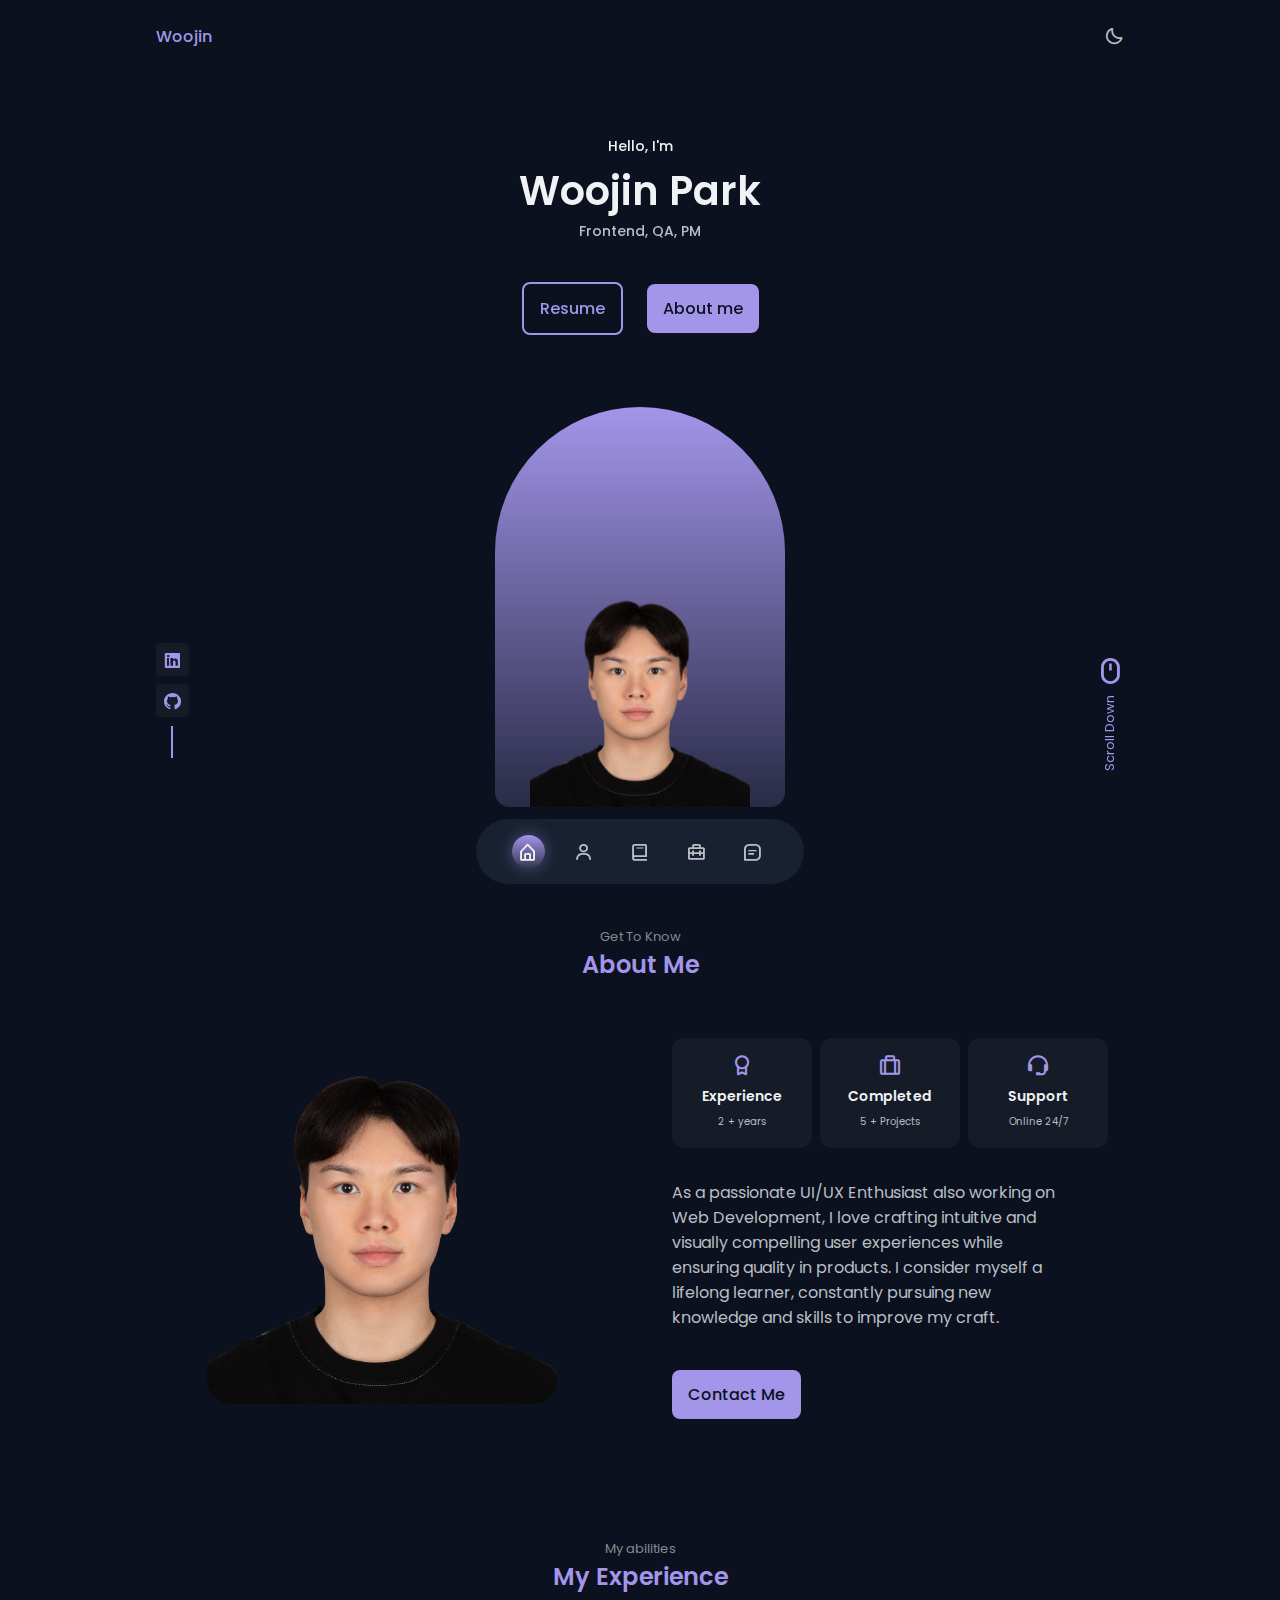
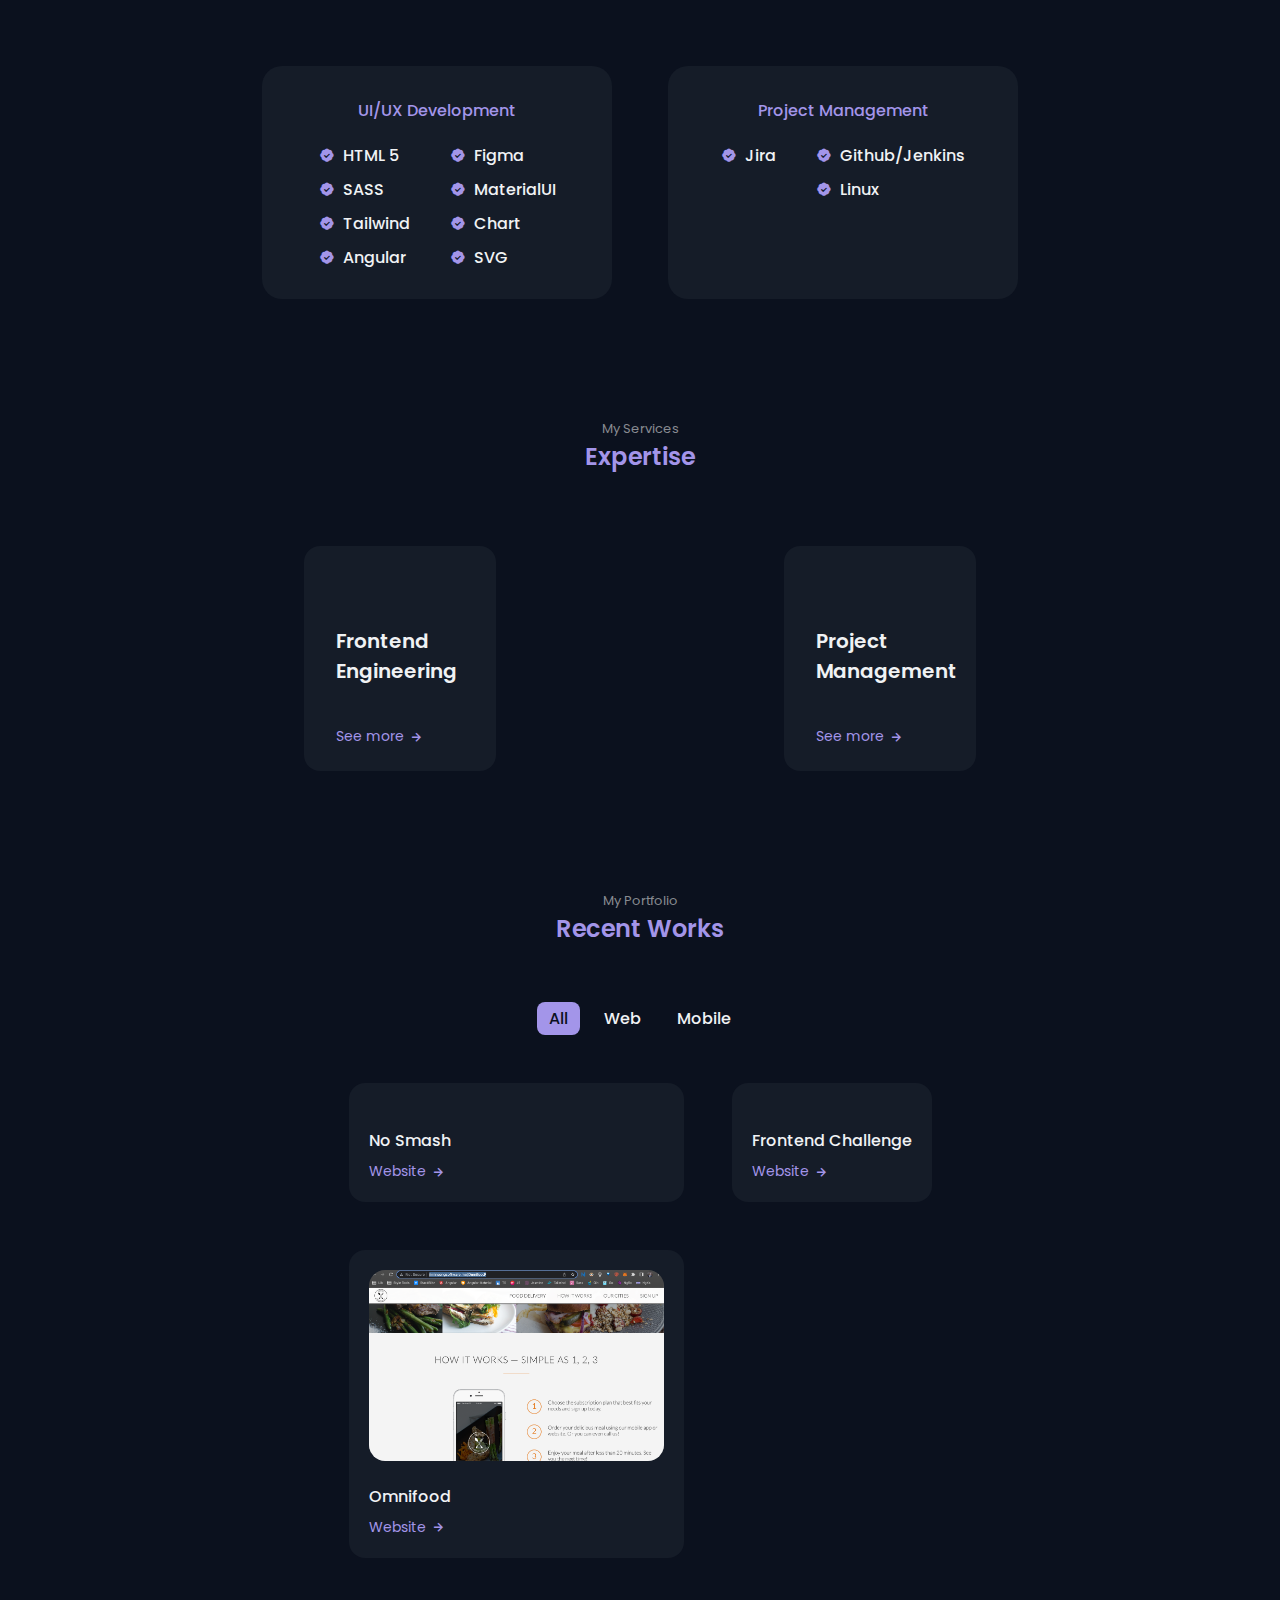
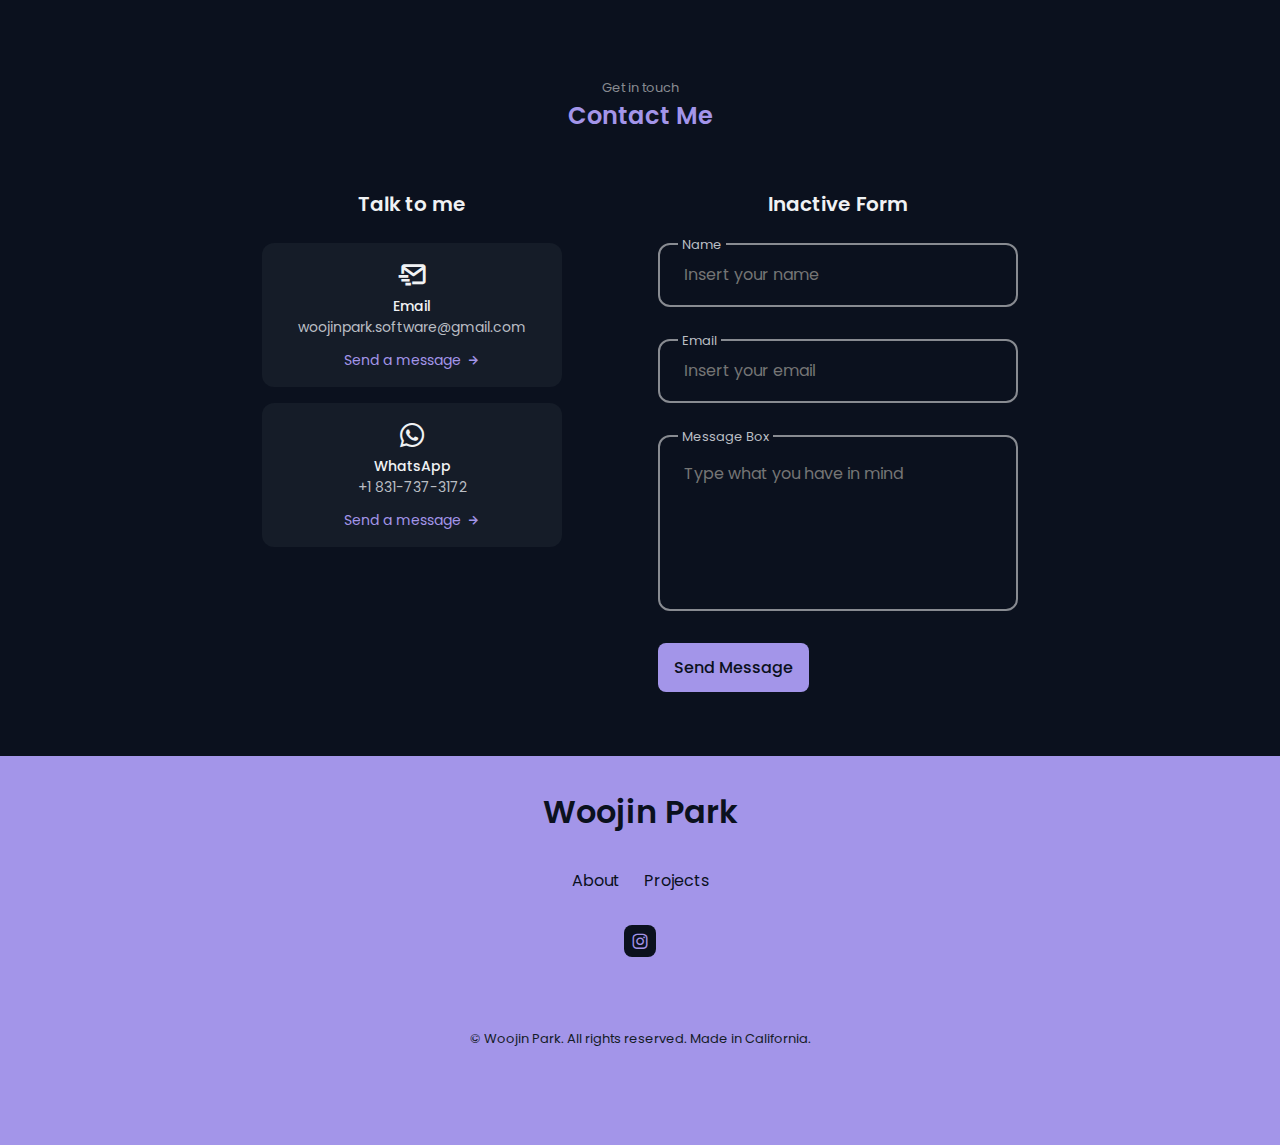
==== commit 48c51844: ":zap: 2025 Updates" ====
--- a/index.html
+++ b/index.html
@@ -75,7 +75,7 @@
 
                 <div class="home__buttons">
                     <!-- Insert your CV -->
-                    <a href="assets/pdf/woojinpark_resume2024.pdf" target="_blank" rel="noopener noreferrer" class="button button--ghost">
+                    <a href="assets/pdf/WoojinParkResume.pdf" target="_blank" rel="noopener noreferrer" class="button button--ghost">
                         Resume
                       </a>
                     <a href="#about" class="button">About me</a>
@@ -136,7 +136,7 @@
                 </div>
 
                 <p class="about__description">
-                    As an active Frontend Software Engineer also working on QA Engineer roles, I consider myself a lifelong learner, constantly pursuing new knowledge and skills to improve my craft.
+                    As a passionate UI/UX Enthusiast also working on Web Development, I love crafting intuitive and visually compelling user experiences while ensuring quality in products. I consider myself a lifelong learner, constantly pursuing new knowledge and skills to improve my craft.
                 </p>
 
                 <a href="#contact" class="button">Contact Me</a>
@@ -151,7 +151,7 @@
 
         <div class="skills__container container grid">
             <div class="skills__content">
-                <h3 class="skills__title">Frontend developer</h3>
+                <h3 class="skills__title">UI/UX Development</h3>
 
                 <div class="skills__box">
                     <div class="skills__group">
@@ -180,16 +180,36 @@
                                 
                             </div>
                         </div>
-
-                        <div class="skills__data">
-                            <i class='bx bxs-badge-check'></i>
-
-                            <div>
-                                <h3 class="skills__name">Typescript</h3>
+                        <div class="skills__data">
+                            <i class='bx bxs-badge-check'></i>
+
+                            <div>
+                                <h3 class="skills__name">Angular</h3>
                                 
                             </div>
                             
                         </div>
+                        
+                    </div>
+
+                    <div class="skills__group">
+                        <div class="skills__data">
+                            <i class='bx bxs-badge-check'></i>
+
+                            <div>
+                                <h3 class="skills__name">Figma</h3>
+                                
+                            </div>
+                        </div>
+                                <div class="skills__data">
+                            <i class='bx bxs-badge-check'></i>
+
+                            <div>
+                                <h3 class="skills__name">MaterialUI</h3>
+                                
+                            </div>
+                        </div>
+                        
                         <div class="skills__data">
                             <i class='bx bxs-badge-check'></i>
 
@@ -197,8 +217,8 @@
                                 <h3 class="skills__name">Chart</h3>
                                 
                             </div>
-                            
-                        </div>
+                        </div>
+
                         <div class="skills__data">
                             <i class='bx bxs-badge-check'></i>
 
@@ -206,50 +226,13 @@
                                 <h3 class="skills__name">SVG</h3>
                                 
                             </div>
-                            
-                        </div>
-                    </div>
-
-                    <div class="skills__group">
-                        <div class="skills__data">
-                            <i class='bx bxs-badge-check'></i>
-
-                            <div>
-                                <h3 class="skills__name">RESTful</h3>
-                                
-                            </div>
-                        </div>
-                                <div class="skills__data">
-                            <i class='bx bxs-badge-check'></i>
-
-                            <div>
-                                <h3 class="skills__name">Angular</h3>
-                                
-                            </div>
-                        </div>
-                        
-                        <div class="skills__data">
-                            <i class='bx bxs-badge-check'></i>
-
-                            <div>
-                                <h3 class="skills__name">MaterialUI</h3>
-                                
-                            </div>
-                        </div>
-                        <div class="skills__data">
-                            <i class='bx bxs-badge-check'></i>
-
-                            <div>
-                                <h3 class="skills__name">Figma</h3>
-                                
-                            </div>
                         </div>
                     </div>
                 </div>
             </div>
 
             <div class="skills__content">
-                <h3 class="skills__title"> QA / Cloud / DevOps</h3>
+                <h3 class="skills__title"> Project Management</h3>
 
                 <div class="skills__box">
                     <div class="skills__group">
@@ -257,24 +240,11 @@
                             <i class='bx bxs-badge-check'></i>
 
                             <div>
-                                <h3 class="skills__name">Jasmine</h3>
-                                
-                            </div>
-                        </div>
-                        <div class="skills__data">
-                            <i class='bx bxs-badge-check'></i>
-
-                            <div>
-                                <h3 class="skills__name">Selenium</h3>
-                            </div>
-                        </div>
-                        <div class="skills__data">
-                            <i class='bx bxs-badge-check'></i>
-
-                            <div>
-                                <h3 class="skills__name">Pytest</h3>
-                            </div>
-                        </div>
+                                <h3 class="skills__name">Jira</h3>
+                                
+                            </div>
+                        </div>
+                        
                     </div>
 
                     <div class="skills__group">
@@ -357,48 +327,47 @@
                 </div>
             </div>
 
-            <div class="services__card">
-                <h3 class="services__title">Quality <br> Assurance</h3>
-
-                <span class="services__button">
-                            See more <i class='bx bx-right-arrow-alt services__icon'></i>
+            <div class=>
+                <h3 class=><br></h3>
+
+                <span class=>
+                            <i class=></i>
                         </span>
 
-                <div class="services__modal">
-                    <div class="services__modal-content">
-                        <i class='bx bx-x services__modal-close'></i>
-
-                        <h3 class="services__modal-title">Quality Assurance</h3>
-                        <p class="services__modal-description">
-                            Ensuring top-quality work is my priority, and I use a range of testing techniques to identify and resolve issues before they become problems for users.
+                <div class=>
+                    <div class=>
+                        <i class=></i>
+
+                        <h3 class=</h3>
+                        <p class=>
+                        
                         </p>
 
-                        <ul class="services__modal-list">
-                            <li class="services__modal-item">
-                                <i class='bx bx-check services__modal-icon'></i>
-                                <p class="services__modal-info">
-                                    Expertise in manual and automated testing methods, including Jest, Jasmine, Pytest, and Testify
-                                </p>
-                            </li>
-
-                            <li class="services__modal-item">
-                                <i class='bx bx-check services__modal-icon'></i>
-                                <p class="services__modal-info">
-                                    Ability to write test cases and scripts to cover all possible scenarios
-                                </p>
-                            </li>
-
-                            <li class="services__modal-item">
-                                <i class='bx bx-check services__modal-icon'></i>
-                                <p class="services__modal-info">
-                                    Familiarity with end to end testing tool such as Selenium
-                                </p>
-                            </li>
-
-                            <li class="services__modal-item">
-                                <i class='bx bx-check services__modal-icon'></i>
-                                <p class="services__modal-info">
-                                    Experience in identifying and resolving issues before they become problems for users
+                        <ul class=>
+                            <li class=>
+                                <i class=></i>
+                                <p class=></p>
+                  
+                            </li>
+
+                            <li class=>
+                                <i class=></i>
+                                <p class=>
+                                    
+                                </p>
+                            </li>
+
+                            <li class=>
+                                <i class=></i>
+                                <p class=>
+                                    
+                                </p>
+                            </li>
+
+                            <li class=>
+                                <i class= ></i>
+                                <p class="services__modal-info">
+                                    
                                 </p>
                             </li>
 
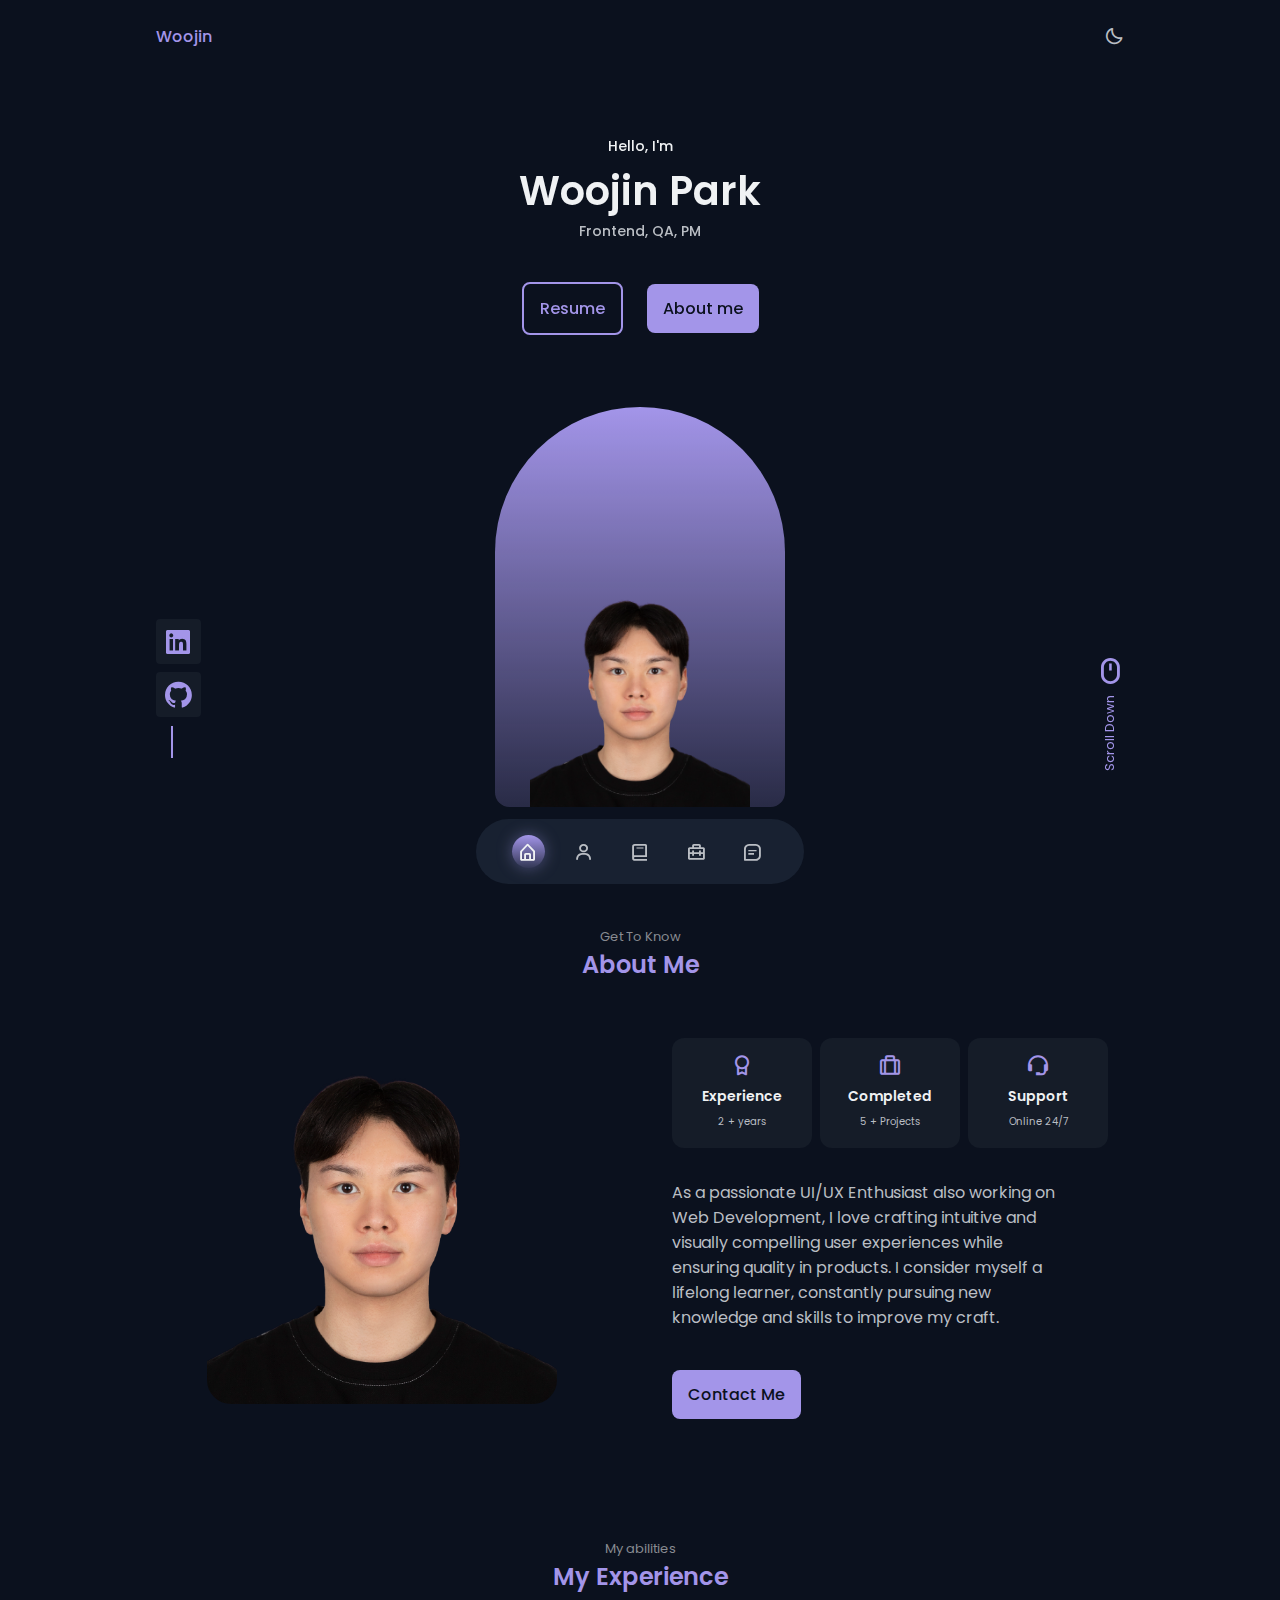
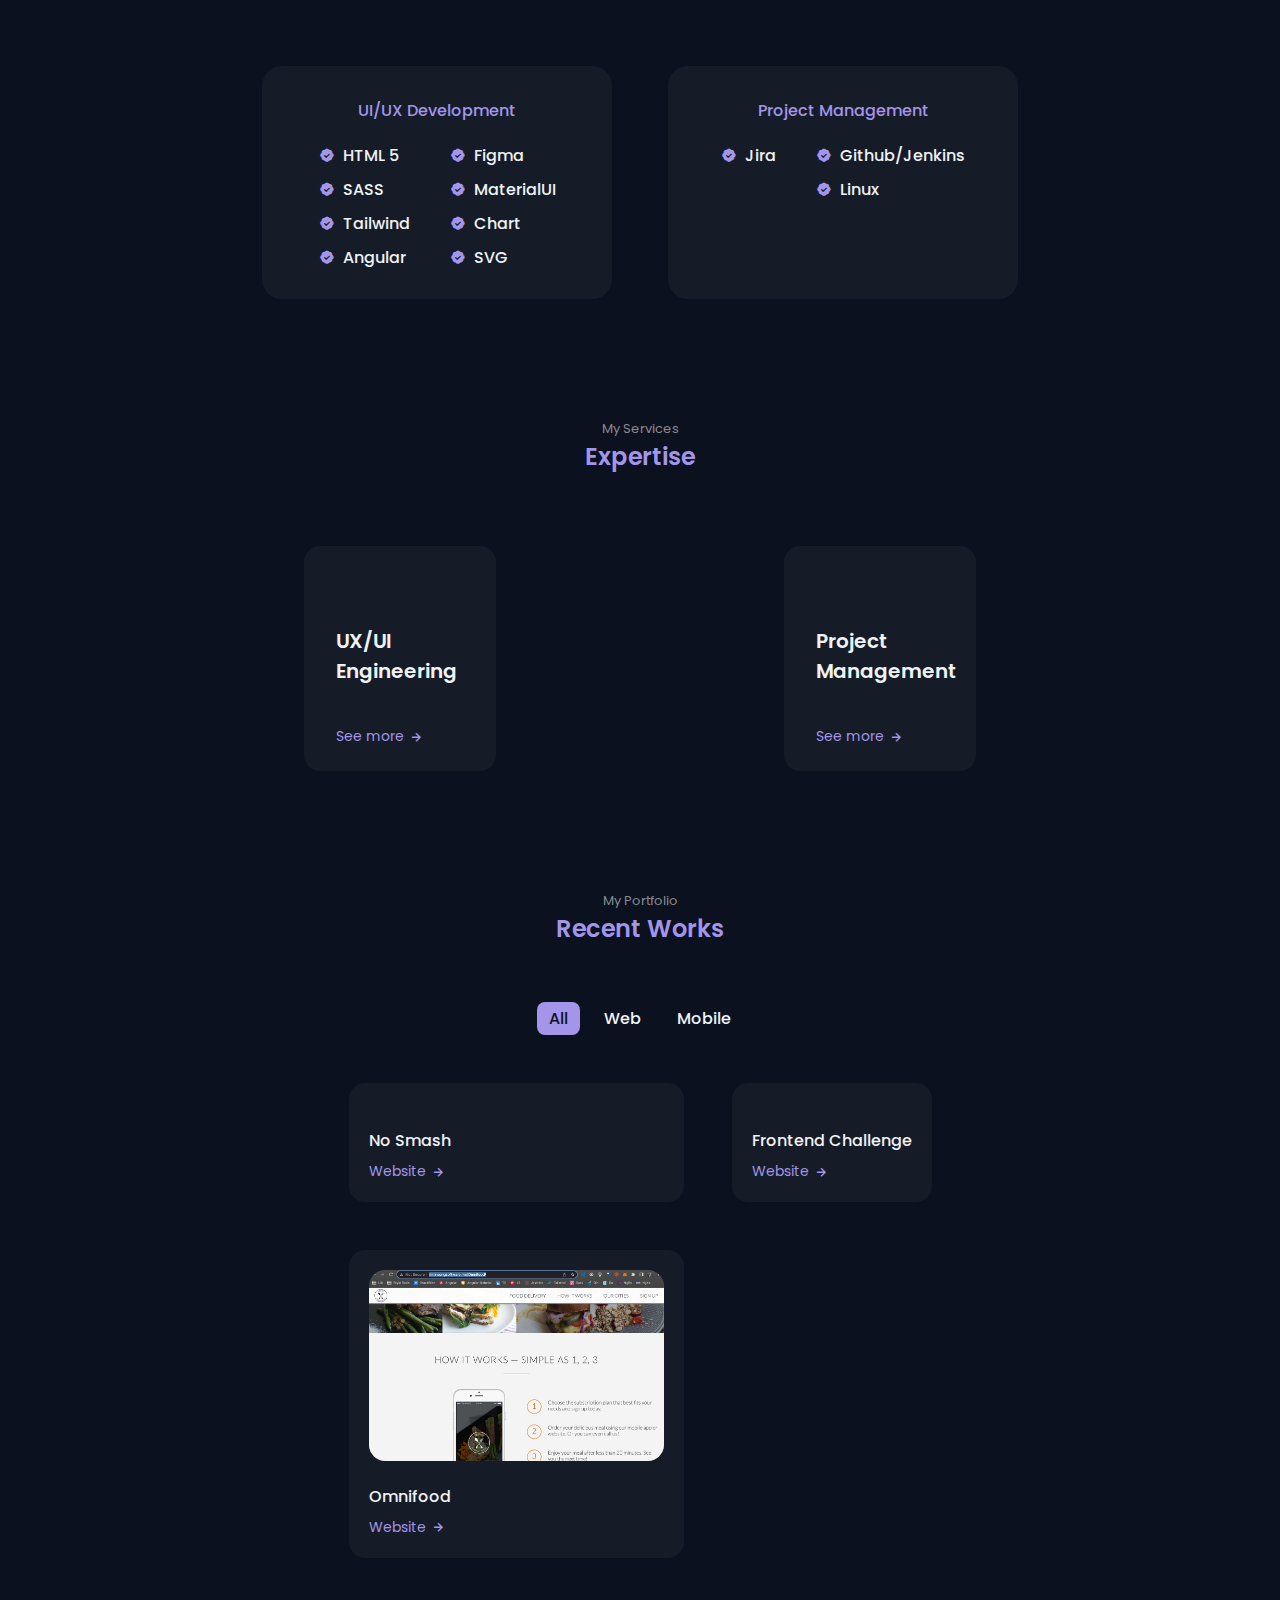
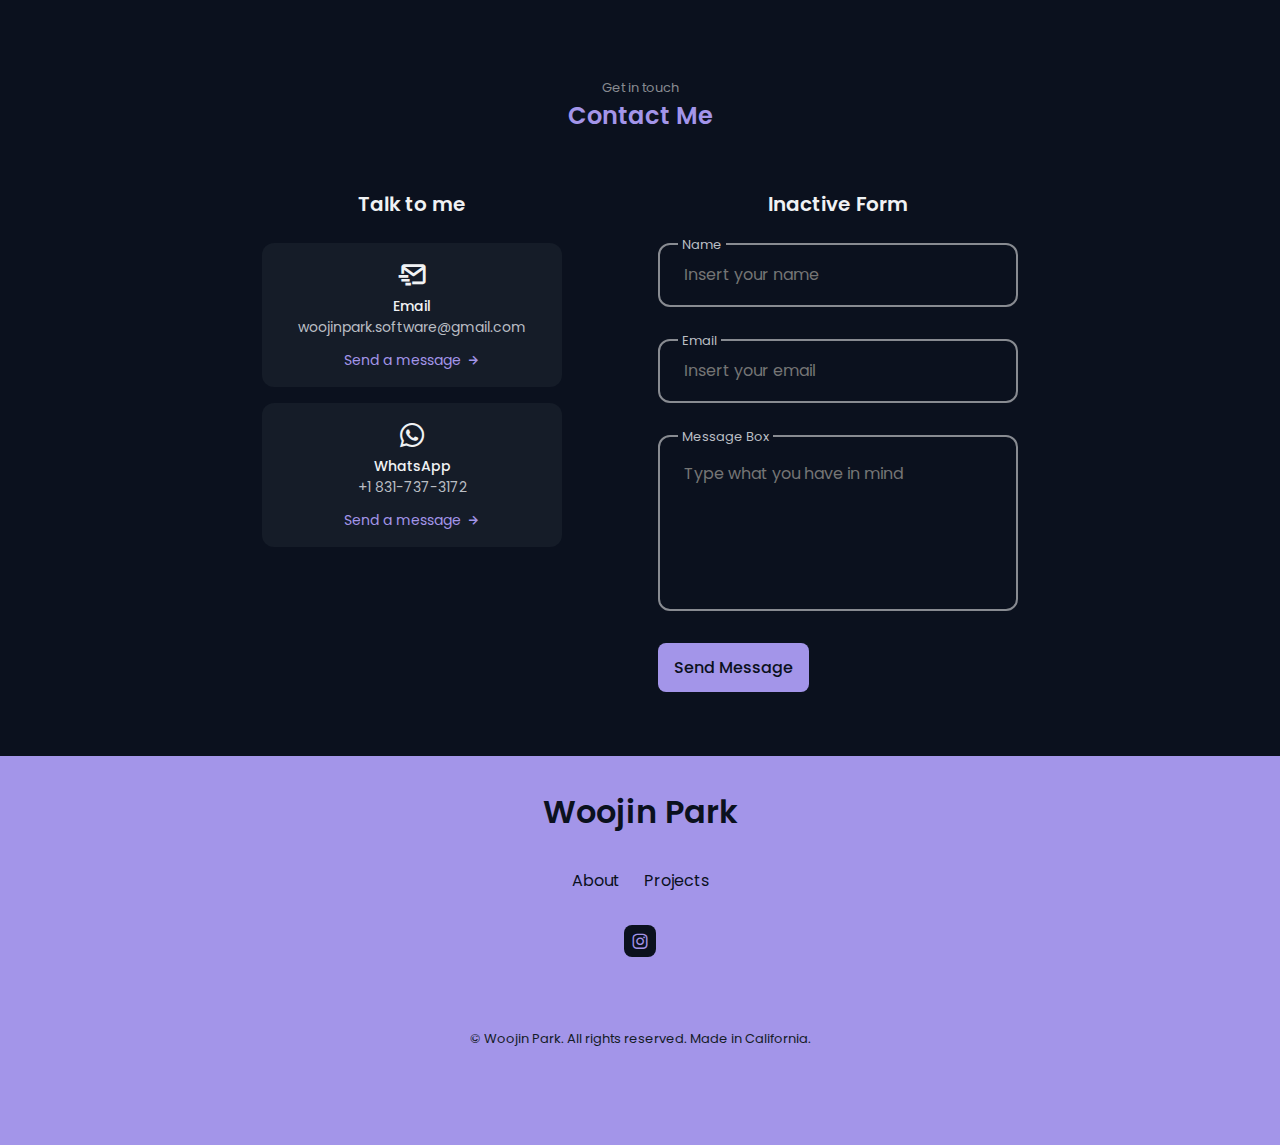
==== commit 8f51d266: ":zap: 2025 updates" ====
--- a/index.html
+++ b/index.html
@@ -280,7 +280,7 @@
 
         <div class="services__container container grid">
             <div class="services__card">
-                <h3 class="services__title">Frontend <br> Engineering</h3>
+                <h3 class="services__title">UX/UI <br> Engineering</h3>
 
                 <span class="services__button">
                             See more <i class='bx bx-right-arrow-alt services__icon'></i>
@@ -290,7 +290,7 @@
                     <div class="services__modal-content">
                         <i class='bx bx-x services__modal-close'></i>
 
-                        <h3 class="services__modal-title">Frontend Engineering</h3>
+                        <h3 class="services__modal-title">UX/UI Engineering</h3>
                         <p class="services__modal-description">
                             Specialized in creating engaging and visually appealing websites with expertise in front-end technologies and UI/UX design.
                         </p>
@@ -299,27 +299,27 @@
                             <li class="services__modal-item">
                                 <i class='bx bx-check services__modal-icon'></i>
                                 <p class="services__modal-info">
-                                    Proficiency in HTML5, SASS, and Tailwind for creating responsive and modern designs                                </p>
-                            </li>
-
-                            <li class="services__modal-item">
-                                <i class='bx bx-check services__modal-icon'></i>
-                                <p class="services__modal-info">
-                                    Experience with TypeScript for writing type-safe and maintainable code
-                             </p>
-                            </li>
-
-                            <li class="services__modal-item">
-                                <i class='bx bx-check services__modal-icon'></i>
-                                <p class="services__modal-info">
-                                    Knowledge of popular front-end frameworks such as Angular, NgRx, and RxJs for building scalable and efficient applications
-                                </p>
-                            </li>
-
-                            <li class="services__modal-item">
-                                <i class='bx bx-check services__modal-icon'></i>
-                                <p class="services__modal-info">
-                                    Familiarity with design tools such as Figma for creating mockups, wireframes, and prototypes                                </p>
+                                    User-Centered Design: Work closely with product teams and designers to create intuitive, visually appealing user interfaces that align with technical requirements.                              </p>
+                            </li>
+
+                            <li class="services__modal-item">
+                                <i class='bx bx-check services__modal-icon'></i>
+                                <p class="services__modal-info">
+                                    Design Systems & Consistency: Apply and evolve design systems, maintaining consistency in typography, iconography, branding, and interaction patterns.
+
+                            </li>
+
+                            <li class="services__modal-item">
+                                <i class='bx bx-check services__modal-icon'></i>
+                                <p class="services__modal-info">
+                                    Prototyping & Wireframing: Use Figma, Adobe Creative Cloud, and similar tools to create wireframes, mockups, and prototypes, effectively communicating design ideas to developers.
+                                </p>
+                            </li>
+
+                            <li class="services__modal-item">
+                                <i class='bx bx-check services__modal-icon'></i>
+                                <p class="services__modal-info">
+                                    Web Development Knowledge: Strong understanding of HTML, CSS, and responsive design principles, collaborating with developers for seamless implementation.                              </p>
                             </li>
 
                         </ul>
--- a/assets/css/styles.css
+++ b/assets/css/styles.css
@@ -28,15 +28,15 @@
 
   /*========== Font and typography ==========*/
   /*.5rem = 8px | 1rem = 16px ...*/
-  --body-font: 'Poppins', sans-serif;
+  --body-font: "Poppins", sans-serif;
   --biggest-font-size: 1.75rem;
   --h1-font-size: 1.5rem;
   --h2-font-size: 1.25rem;
   --h3-font-size: 1rem;
-  --normal-font-size: .938rem;
-  --small-font-size: .813rem;
-  --smaller-font-size: .75rem;
-  --tiny-font-size: .625rem;
+  --normal-font-size: 0.938rem;
+  --small-font-size: 0.813rem;
+  --smaller-font-size: 0.75rem;
+  --tiny-font-size: 0.625rem;
 
   /*========== Font weight ==========*/
   --font-medium: 500;
@@ -56,8 +56,8 @@
     --h2-font-size: 1.5rem;
     --h3-font-size: 1.25rem;
     --normal-font-size: 1rem;
-    --small-font-size: .875rem;
-    --smaller-font-size: .813rem;
+    --small-font-size: 0.875rem;
+    --smaller-font-size: 0.813rem;
   }
 }
 
@@ -83,10 +83,12 @@
 body {
   background-color: var(--body-color);
   color: var(--text-color);
-  transition: .4s; /* for light mode animation */
-}
-
-h1, h2, h3 {
+  transition: 0.4s; /* for light mode animation */
+}
+
+h1,
+h2,
+h3 {
   color: var(--title-color);
   font-weight: var(--font-semibold);
 }
@@ -114,7 +116,7 @@
 .change-theme {
   font-size: 1.25rem;
   cursor: pointer;
-  transition: .3s;
+  transition: 0.3s;
 }
 
 .change-theme:hover {
@@ -126,7 +128,7 @@
   --title-color: hsl(var(--second-hue), 15%, 15%);
   --text-color: hsl(var(--second-hue), 8%, 35%);
   --body-color: hsl(var(--second-hue), 100%, 99%);
-  --container-color: #fff;
+  --container-color: #ffffff;
 }
 
 /*========== 
@@ -134,11 +136,11 @@
     the website, in light theme
 ==========*/
 .light-theme .scroll-header {
-  box-shadow: 0 2px 4px hsla(0, 0%, 1%, .1);
+  box-shadow: 0 2px 4px hsla(0, 0%, 1%, 0.1);
 }
 
 .light-theme .nav__menu {
-  background-color: hsla(var(--second-hue), 32%, 90%, .8);
+  background-color: hsla(var(--second-hue), 32%, 90%, 0.8);
 }
 
 .light-theme .section__subtitle {
@@ -146,7 +148,7 @@
 }
 
 .light-theme .home__social-link {
-  box-shadow: 0 2px 8px hsla(var(--second-hue), 48%, 8%, .1);
+  box-shadow: 0 2px 8px hsla(var(--second-hue), 48%, 8%, 0.1);
 }
 
 .light-theme .home__social::after,
@@ -161,12 +163,12 @@
 .light-theme .active-work,
 .light-theme .footer__title,
 .light-theme .footer__link,
-.light-theme .footer__copy{
+.light-theme .footer__copy {
   color: var(--title-color);
 }
 
 .light-theme .about__box {
-  box-shadow: 0 2px 8px hsla(var(--second-hue), 48%, 8%, .1);
+  box-shadow: 0 2px 8px hsla(var(--second-hue), 48%, 8%, 0.1);
 }
 
 .light-theme .skills__content,
@@ -174,7 +176,7 @@
 .light-theme .work__card,
 .light-theme .testimonial__card,
 .light-theme .contact__card {
-  box-shadow: 0 2px 16px hsla(var(--second-hue), 48%, 8%, .1);
+  box-shadow: 0 2px 16px hsla(var(--second-hue), 48%, 8%, 0.1);
 }
 
 .light-theme::-webkit-scrollbar {
@@ -209,7 +211,7 @@
   padding: 4.5rem 0 1rem;
 }
 
-.section__title, 
+.section__title,
 .section__subtitle {
   text-align: center;
 }
@@ -234,7 +236,7 @@
   width: 100%;
   background-color: var(--body-color);
   z-index: var(--z-fixed);
-  transition: .4s; /* for light mode animation */
+  transition: 0.4s; /* for light mode animation */
 }
 
 .nav {
@@ -247,7 +249,7 @@
 .nav__logo {
   color: var(--first-color);
   font-weight: var(--font-medium);
-  transition: .4s;
+  transition: 0.4s;
 }
 
 .nav__logo:hover {
@@ -257,12 +259,12 @@
 .nav__menu {
   position: fixed;
   bottom: 1rem;
-  background-color: hsla(var(--second-hue), 32%, 16%, .8);
+  background-color: hsla(var(--second-hue), 32%, 16%, 0.8);
   width: 90%;
   border-radius: 4rem;
   padding: 1rem 2.25rem;
   backdrop-filter: blur(10px);
-  transition: .4s; /* for light mode animation */
+  transition: 0.4s; /* for light mode animation */
 }
 
 .nav__list {
@@ -274,24 +276,25 @@
 .nav__link {
   color: var(--text-color);
   font-size: 1.25rem;
-  padding: .4rem;
+  padding: 0.4rem;
   display: flex;
   border-radius: 5rem;
 }
 
 /* Active link */
 .active-link {
-  background: linear-gradient(180deg, 
-              hsla(var(--first-hue), var(--sat), var(--lig), 1), 
-              hsla(var(--first-hue), var(--sat), var(--lig), .2)
-            );
-  box-shadow: 0 0 16px hsla(var(--first-hue), var(--sat), var(--lig), .4);
+  background: linear-gradient(
+    180deg,
+    hsla(var(--first-hue), var(--sat), var(--lig), 1),
+    hsla(var(--first-hue), var(--sat), var(--lig), 0.2)
+  );
+  box-shadow: 0 0 16px hsla(var(--first-hue), var(--sat), var(--lig), 0.4);
   color: var(--title-color);
 }
 
 /* Change background header */
 .scroll-header {
-  box-shadow: 0 4px 4px hsla(0, 0%, 4%, .3);
+  box-shadow: 0 4px 4px hsla(0, 0%, 4%, 0.3);
 }
 
 /*=============== HOME ===============*/
@@ -305,7 +308,7 @@
   text-align: center;
 }
 
-.home__greeting, 
+.home__greeting,
 .home__education {
   font-size: var(--small-font-size);
   font-weight: var(--font-medium);
@@ -314,7 +317,7 @@
 .home__greeting {
   display: block;
   color: var(--title-color);
-  margin-bottom: .25rem;
+  margin-bottom: 0.25rem;
 }
 
 .home__education {
@@ -334,10 +337,11 @@
   justify-self: center;
   width: 190px;
   height: 293px;
-  background: linear-gradient(180deg, 
-              hsla(var(--first-hue), var(--sat), var(--lig), 1), 
-              hsla(var(--first-hue), var(--sat), var(--lig), .2)
-            );
+  background: linear-gradient(
+    180deg,
+    hsla(var(--first-hue), var(--sat), var(--lig), 1),
+    hsla(var(--first-hue), var(--sat), var(--lig), 0.2)
+  );
   border-radius: 10rem 10rem 1rem 1rem;
   display: flex;
   align-items: flex-end;
@@ -352,7 +356,7 @@
   gap: 1.5rem;
 }
 
-.home__social, 
+.home__social,
 .home__scroll {
   position: absolute;
 }
@@ -361,18 +365,22 @@
   bottom: 5rem;
   left: 0;
   display: grid;
-  row-gap: .5rem;
+  row-gap: 0.5rem;
 }
 
 .home__social-link {
   width: max-content;
   background-color: var(--container-color);
   color: var(--first-color);
-  padding: .25rem;
-  border-radius: .25rem;
+  padding: 0.25rem;
+  border-radius: 0.25rem;
   display: flex;
   font-size: 1rem;
-  transition: .4s;
+  transition: 0.4s;
+}
+
+.home__social-link .bx {
+  font-size: 2rem; /* Adjust the size as needed */
 }
 
 .home__social-link:hover {
@@ -381,7 +389,7 @@
 }
 
 .home__social::after {
-  content: '';
+  content: "";
   width: 32px;
   height: 2px;
   background-color: var(--first-color);
@@ -398,7 +406,7 @@
 }
 
 .home__scroll-icon {
-  font-size: 1.25rem;
+  font-size: 2rem;
 }
 
 .home__scroll-name {
@@ -411,10 +419,10 @@
   display: inline-block;
   background-color: var(--first-color);
   color: var(--body-color);
-  padding: .75rem 1rem;
-  border-radius: .5rem;
+  padding: 0.75rem 1rem;
+  border-radius: 0.5rem;
   font-weight: var(--font-medium);
-  transition: .4s;
+  transition: 0.4s;
 }
 
 .button:hover {
@@ -446,20 +454,20 @@
 .about__info {
   display: grid;
   grid-template-columns: repeat(3, 1fr);
-  gap: .5rem;
+  gap: 0.5rem;
   margin-bottom: 2rem;
 }
 
 .about__box {
   background-color: var(--container-color);
-  border-radius: .75rem;
-  padding: .75rem .5rem;
+  border-radius: 0.75rem;
+  padding: 0.75rem 0.5rem;
 }
 
 .about__icon {
   font-size: 1.5rem;
   color: var(--first-color);
-  margin-bottom: .5rem;
+  margin-bottom: 0.5rem;
 }
 
 .about__title {
@@ -508,7 +516,7 @@
 
 .skills__data {
   display: flex;
-  column-gap: .5rem;
+  column-gap: 0.5rem;
 }
 
 .skills .bxs-badge-check {
@@ -549,17 +557,17 @@
   font-size: var(--small-font-size);
   display: flex;
   align-items: center;
-  column-gap: .25rem;
+  column-gap: 0.25rem;
   cursor: pointer;
 }
 
 .services__button:hover .services__icon {
-  transform: translateX(.25rem);
+  transform: translateX(0.25rem);
 }
 
 .services__icon {
   font-size: 1rem;
-  transition: .4s;
+  transition: 0.4s;
 }
 
 .services__modal {
@@ -571,7 +579,7 @@
   place-items: center;
   visibility: hidden;
   opacity: 0;
-  transition: .4s;
+  transition: 0.4s;
   z-index: var(--z-modal);
 }
 
@@ -582,7 +590,7 @@
   border-radius: 1.5rem;
 }
 
-.services__modal-title, 
+.services__modal-title,
 .services__modal-description {
   text-align: center;
 }
@@ -600,13 +608,13 @@
 
 .services__modal-list {
   display: grid;
-  row-gap: .75rem;
+  row-gap: 0.75rem;
 }
 
 .services__modal-item {
   display: flex;
   align-items: flex-start;
-  column-gap: .5rem;
+  column-gap: 0.5rem;
 }
 
 .services__modal-icon {
@@ -642,16 +650,16 @@
   display: flex;
   justify-content: center;
   align-items: center;
-  column-gap: .75rem;
+  column-gap: 0.75rem;
   margin-bottom: 2rem;
 }
 
 .work__item {
   cursor: pointer;
   color: var(--title-color);
-  padding: .25rem .75rem;
+  padding: 0.25rem 0.75rem;
   font-weight: var(--font-medium);
-  border-radius: .5rem;
+  border-radius: 0.5rem;
 }
 
 .work__card {
@@ -662,13 +670,13 @@
 
 .work__img {
   border-radius: 1rem;
-  margin-bottom: .75rem;
+  margin-bottom: 0.75rem;
 }
 
 .work__title {
   font-size: var(--normal-font-size);
   font-weight: var(--font-medium);
-  margin-bottom: .25rem;
+  margin-bottom: 0.25rem;
 }
 
 .work__button {
@@ -677,16 +685,16 @@
   font-size: var(--small-font-size);
   display: flex;
   align-items: center;
-  column-gap: .25rem;
+  column-gap: 0.25rem;
 }
 
 .work__button:hover .work__icon {
-  transform: translateX(.25rem);
+  transform: translateX(0.25rem);
 }
 
 .work__icon {
   font-size: 1rem;
-  transition: .4s;
+  transition: 0.4s;
 }
 
 /* Active item work*/
@@ -712,7 +720,7 @@
 .testimonial__name {
   font-size: var(--normal-font-size);
   font-weight: var(--font-medium);
-  margin-bottom: .25rem;
+  margin-bottom: 0.25rem;
 }
 
 .testimonial__description {
@@ -748,17 +756,17 @@
 .contact__card {
   background-color: var(--container-color);
   padding: 1rem;
-  border-radius: .75rem;
+  border-radius: 0.75rem;
   text-align: center;
 }
 
 .contact__card-icon {
   font-size: 2rem;
   color: var(--title-color);
-  margin-bottom: .25rem;
-}
-
-.contact__card-title, 
+  margin-bottom: 0.25rem;
+}
+
+.contact__card-title,
 .contact__card-data {
   font-size: var(--small-font-size);
 }
@@ -769,7 +777,7 @@
 
 .contact__card-data {
   display: block;
-  margin-bottom: .75rem;
+  margin-bottom: 0.75rem;
 }
 
 .contact__button {
@@ -778,16 +786,16 @@
   display: flex;
   align-items: center;
   justify-content: center;
-  column-gap: .25rem;
+  column-gap: 0.25rem;
 }
 
 .contact__button:hover .contact__button-icon {
-  transform: translateX(.25rem);
+  transform: translateX(0.25rem);
 }
 
 .contact__button-icon {
   font-size: 1rem;
-  transition: .4s;
+  transition: 0.4s;
 }
 
 .contact__form-div {
@@ -807,16 +815,16 @@
   color: var(--text-color);
   outline: none;
   padding: 1.5rem;
-  border-radius: .75rem;
+  border-radius: 0.75rem;
   z-index: 1;
 }
 
 .contact__form-tag {
   position: absolute;
-  top: -.75rem;
+  top: -0.75rem;
   left: 1.25rem;
   font-size: var(--smaller-font-size);
-  padding: .25rem;
+  padding: 0.25rem;
   background-color: var(--body-color);
   z-index: 10;
 }
@@ -838,7 +846,7 @@
   padding: 2rem 0 6rem;
 }
 
-.footer__title, 
+.footer__title,
 .footer__link {
   color: var(--body-color);
 }
@@ -864,8 +872,8 @@
 .footer__social-link {
   background-color: var(--body-color);
   color: var(--first-color);
-  padding: .25rem;
-  border-radius: .25rem;
+  padding: 0.25rem;
+  border-radius: 0.25rem;
   font-size: 1rem;
   display: inline-flex;
 }
@@ -880,14 +888,14 @@
 
 /*=============== SCROLL BAR ===============*/
 ::-webkit-scrollbar {
-  width: .6rem;
-  border-radius: .5rem;
+  width: 0.6rem;
+  border-radius: 0.5rem;
   background-color: hsl(var(--second-hue), 8%, 38%);
 }
 
 ::-webkit-scrollbar-thumb {
   background-color: hsl(var(--second-hue), 8%, 26%);
-  border-radius: .5rem;
+  border-radius: 0.5rem;
 }
 
 ::-webkit-scrollbar-thumb:hover {
@@ -932,7 +940,7 @@
     font-size: var(--small-font-size);
   }
   .work__filters {
-    column-gap: .25rem;
+    column-gap: 0.25rem;
   }
 }
 
@@ -1009,7 +1017,7 @@
   }
 
   .section {
-    padding: 6.5rem  0 1rem;
+    padding: 6.5rem 0 1rem;
   }
   .section__title {
     margin-bottom: 3.5rem;
@@ -1027,7 +1035,7 @@
     width: 220px;
   }
   .home__social-link {
-    padding: .4rem;
+    padding: 0.4rem;
     font-size: 1.25rem;
   }
   .home__social::after {
@@ -1083,7 +1091,7 @@
     margin-bottom: 1rem;
   }
   .work__title {
-    margin-bottom: .5rem;
+    margin-bottom: 0.5rem;
   }
 
   .testimonial__container {
@@ -1099,7 +1107,7 @@
 
   .footer__social-link {
     font-size: 1.25rem;
-    padding: .4rem;
-    border-radius: .5rem;
-  }
-}
+    padding: 0.4rem;
+    border-radius: 0.5rem;
+  }
+}
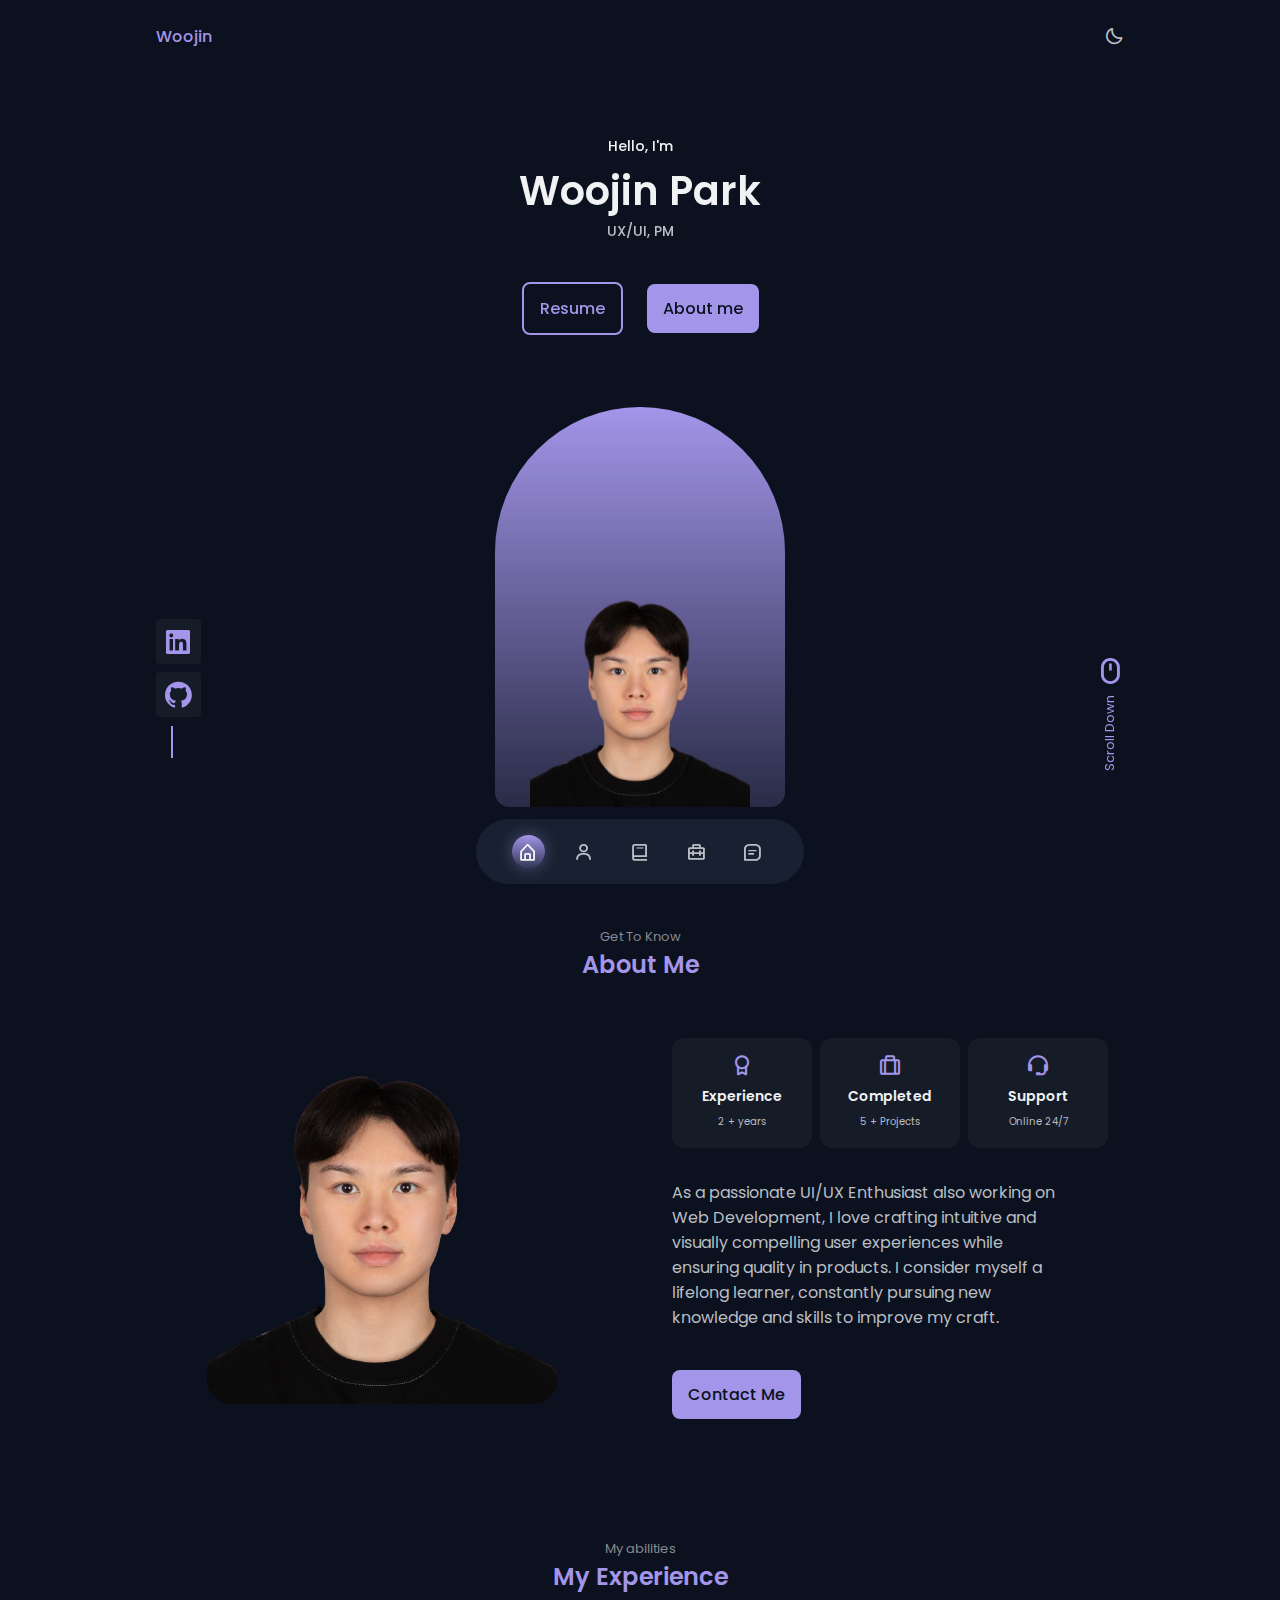
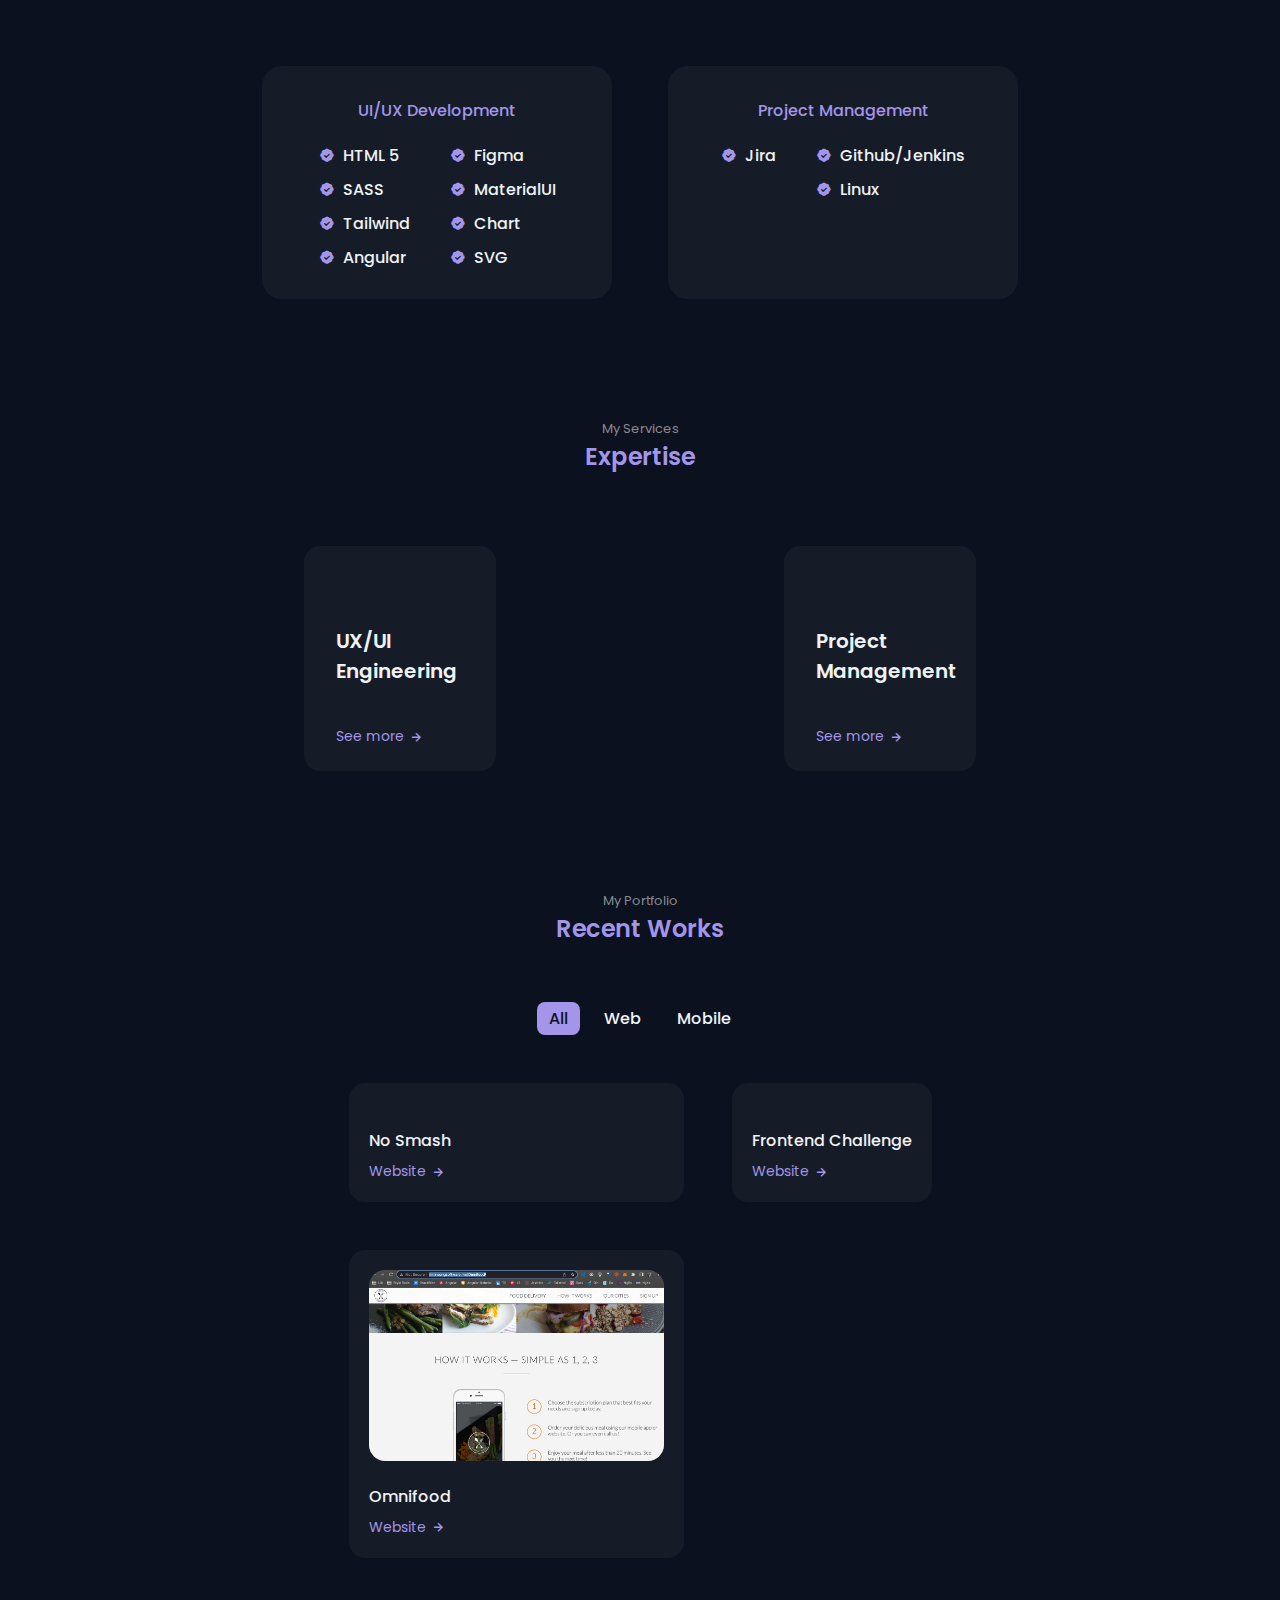
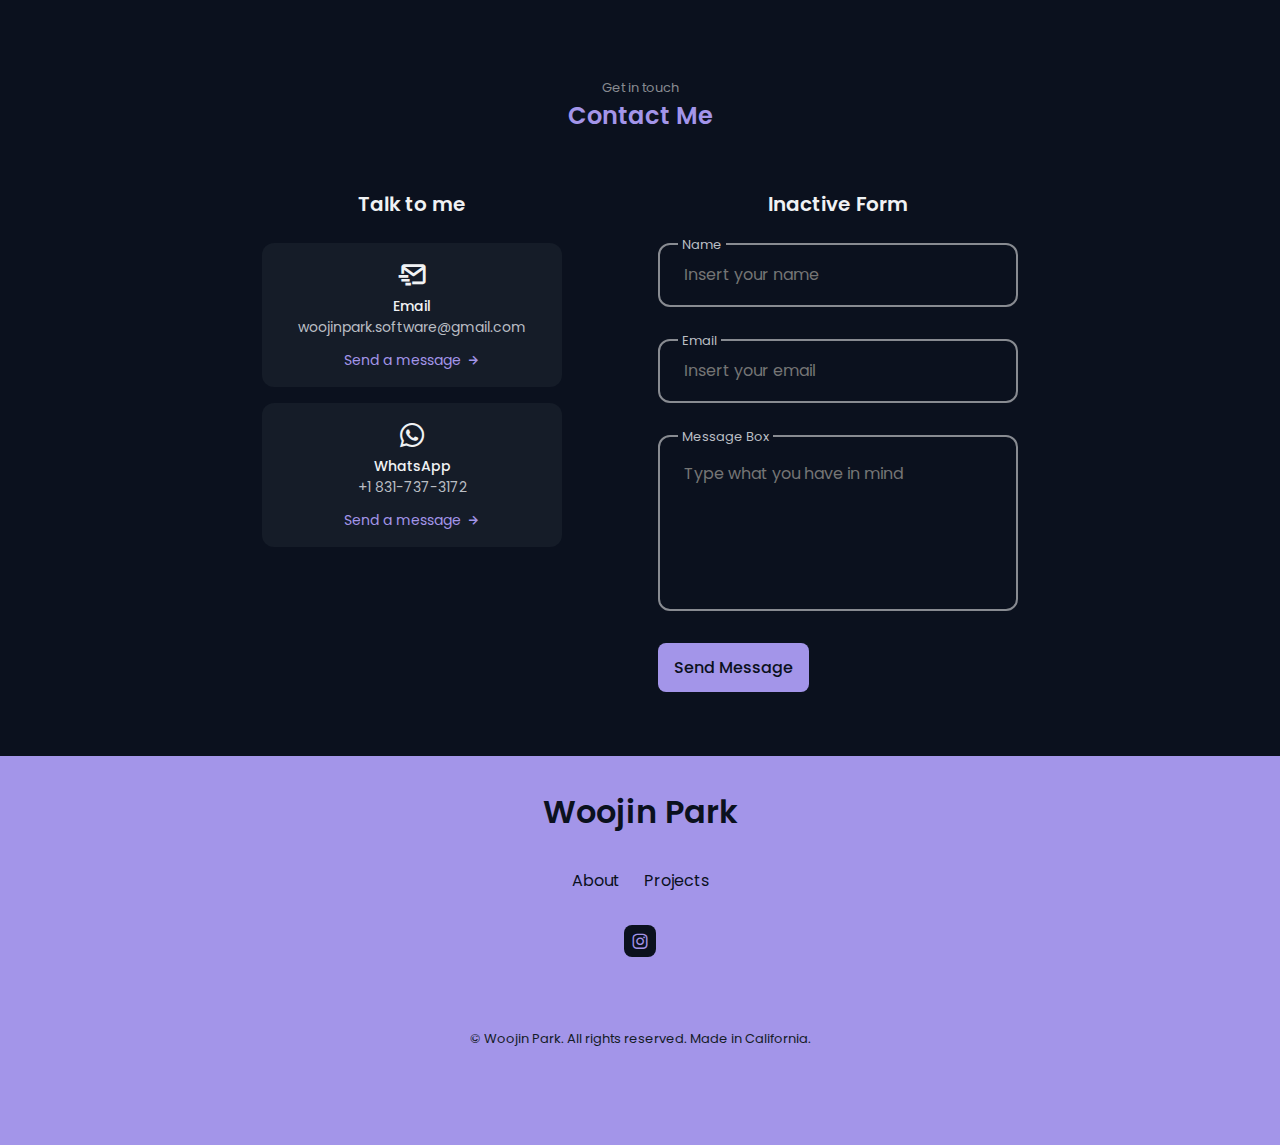
==== commit e7074682: ":zap: 2025 updates" ====
--- a/index.html
+++ b/index.html
@@ -71,7 +71,7 @@
             <div class="home__data">
                 <span class="home__greeting">Hello, I'm</span>
                 <h1 class="home__name">Woojin Park</h1>
-                <h3 class="home__education">Frontend, QA, PM</h3>
+                <h3 class="home__education">UX/UI, PM</h3>
 
                 <div class="home__buttons">
                     <!-- Insert your CV -->
